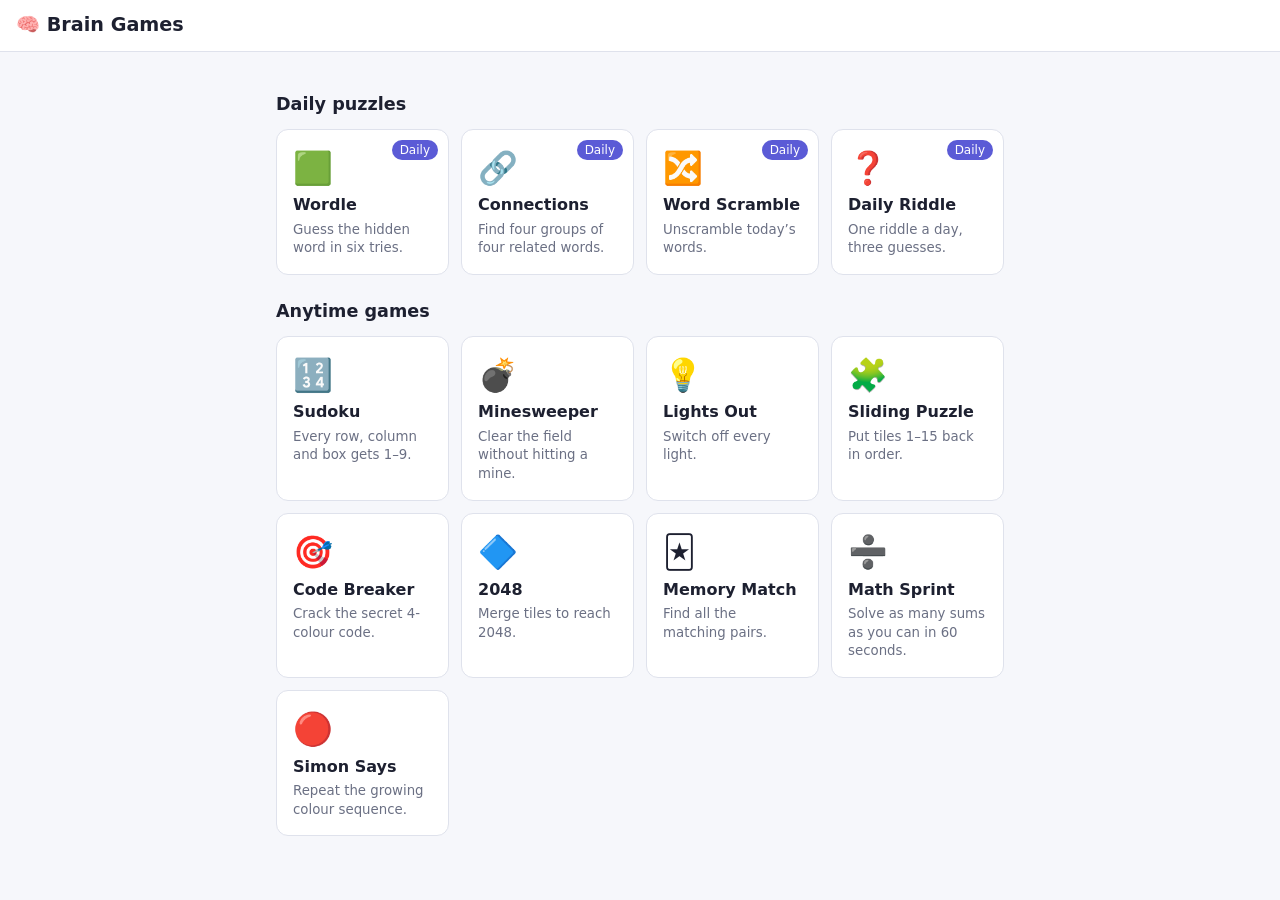
==== sources/www/index.html @ 3154aab1 "Brain Games: lightweight YunoHost gaming platform with 13 games and admin panel Daily Wordle, Connec" ====
<!doctype html>
<html lang="en">
<head>
<meta charset="utf-8">
<meta name="viewport" content="width=device-width,initial-scale=1">
<title>Brain Games</title>
<link rel="icon" href="data:image/svg+xml,<svg xmlns='http://www.w3.org/2000/svg' viewBox='0 0 100 100'><text y='.9em' font-size='90'>🧠</text></svg>">
<link rel="stylesheet" href="style.css">
</head>
<body>
<header><a href="#/" class="logo">🧠 Brain Games</a></header>
<main id="app"></main>
<script src="js/app.js"></script>
<script src="js/daily.js"></script>
<script src="js/games.js"></script>
<script>BG.start();</script>
</body>
</html>
---- sources/www/style.css ----
:root {
  --bg: #f6f7fb; --fg: #1d2030; --muted: #6b7084; --card: #fff; --line: #dfe2ec; --accent: #5b5bd6;
  --green: #4caf50; --yellow: #e0b324; --grey: #8b8f9c;
  --c0: #f2d45c; --c1: #8fce6a; --c2: #7fb2f0; --c3: #b88ad8;
}
@media (prefers-color-scheme: dark) {
  :root { --bg: #14161f; --fg: #e8e9f0; --muted: #9a9eb0; --card: #1f2230; --line: #34384a; --grey: #4a4e5c; }
}
* { box-sizing: border-box; }
body { margin: 0; font: 16px/1.4 system-ui, -apple-system, Segoe UI, Roboto, sans-serif; background: var(--bg); color: var(--fg); }
header { padding: 12px 16px; border-bottom: 1px solid var(--line); background: var(--card); }
.logo { font-weight: 700; font-size: 1.2rem; color: var(--fg); text-decoration: none; }
main { max-width: 760px; margin: 0 auto; padding: 16px; }
h1 { margin: 8px 0 4px; } h2 { margin: 24px 0 12px; font-size: 1.1rem; }
.sub, .how { color: var(--muted); margin: 4px 0 12px; }
.back { color: var(--accent); text-decoration: none; }
button, input, textarea { font: inherit; color: inherit; }
button { padding: 8px 14px; border: 1px solid var(--line); border-radius: 8px; background: var(--card); cursor: pointer; touch-action: manipulation; }
button:hover { border-color: var(--accent); }
button:disabled { opacity: .5; cursor: default; }
button.primary { background: var(--accent); border-color: var(--accent); color: #fff; }
input, textarea { padding: 8px 10px; border: 1px solid var(--line); border-radius: 8px; background: var(--card); width: 100%; }
.row-btns { display: flex; flex-wrap: wrap; gap: 8px; margin: 12px 0; align-items: center; }
.row-btns input { flex: 1; width: auto; min-width: 140px; }
.msg { margin: 14px 0; font-weight: 600; text-align: center; }
.hint { color: var(--muted); }
.err { color: #d33; }
.toast { position: fixed; top: 70px; left: 50%; transform: translateX(-50%); background: var(--fg); color: var(--bg); padding: 10px 16px; border-radius: 8px; z-index: 9; }

/* home */
.grid { display: grid; grid-template-columns: repeat(auto-fill, minmax(160px, 1fr)); gap: 12px; }
.card { position: relative; display: flex; flex-direction: column; gap: 4px; padding: 16px; border-radius: 12px; background: var(--card); border: 1px solid var(--line); color: var(--fg); text-decoration: none; }
.card:hover { border-color: var(--accent); }
.card .icon { font-size: 2rem; } .card small { color: var(--muted); }
.badge { position: absolute; top: 10px; right: 10px; font-size: .75rem; padding: 2px 8px; border-radius: 99px; background: var(--accent); color: #fff; }
.badge.done { background: var(--green); }
.game { display: flex; flex-direction: column; align-items: center; }
.game > * { max-width: 100%; }

/* wordle */
.wd-board { display: grid; gap: 6px; margin: 8px 0; }
.wd-board .row { display: grid; grid-template-columns: repeat(var(--n), 52px); gap: 6px; }
.tile { height: 52px; display: grid; place-items: center; font-size: 1.6rem; font-weight: 700; border: 2px solid var(--line); border-radius: 4px; }
.tile.filled { border-color: var(--muted); }
.correct { background: var(--green) !important; border-color: var(--green) !important; color: #fff; }
.present { background: var(--yellow) !important; border-color: var(--yellow) !important; color: #fff; }
.absent { background: var(--grey) !important; border-color: var(--grey) !important; color: #fff; }
.kb { width: 100%; max-width: 500px; }
.kb > div { display: flex; gap: 5px; justify-content: center; margin: 5px 0; }
.key { flex: 1; padding: 14px 0; font-weight: 600; min-width: 0; }
.key.wide { flex: 1.5; }
@media (max-width: 420px) { .wd-board .row { grid-template-columns: repeat(var(--n), 44px); } .tile { height: 44px; } }

/* connections */
.connections > div:first-of-type, .cn-grid { width: 100%; max-width: 560px; }
.cn-grid { display: grid; grid-template-columns: repeat(4, 1fr); gap: 8px; }
.cn-word { padding: 18px 4px; font-weight: 700; font-size: .85rem; word-break: break-word; background: var(--line); border: none; }
.cn-word.sel { background: var(--fg); color: var(--bg); }
.cn-group { display: flex; flex-direction: column; align-items: center; padding: 12px; margin-bottom: 8px; border-radius: 8px; color: #1d2030; }
.cn-group.c0 { background: var(--c0); } .cn-group.c1 { background: var(--c1); } .cn-group.c2 { background: var(--c2); } .cn-group.c3 { background: var(--c3); }

/* scramble & riddle */
.sc-list { width: 100%; }
.sc-item { display: flex; flex-wrap: wrap; gap: 8px; align-items: center; padding: 12px; margin-bottom: 8px; border-radius: 10px; background: var(--card); border: 1px solid var(--line); }
.sc-item input { flex: 1; width: auto; min-width: 120px; text-transform: uppercase; }
.sc-item .letters { width: 100%; font: 700 1.4rem ui-monospace, monospace; letter-spacing: .3em; }
.sc-item.solved { border-color: var(--green); } .sc-item.revealed { opacity: .7; }
.sc-item .hint { width: 100%; }
.riddle { font-size: 1.3rem; margin: 16px 0; padding: 16px 20px; background: var(--card); border-left: 4px solid var(--accent); border-radius: 8px; }

/* sudoku */
.sd-grid { display: grid; grid-template-columns: repeat(9, minmax(0, 40px)); border: 2px solid var(--fg); width: min(100%, 364px); }
.sd-grid .cell { aspect-ratio: 1; padding: 0; border-radius: 0; border: 1px solid var(--line); font-size: 1.2rem; color: var(--accent); }
.sd-grid .cell.given { color: var(--fg); font-weight: 700; }
.sd-grid .cell:nth-child(9n+3), .sd-grid .cell:nth-child(9n+6) { border-right: 2px solid var(--fg); }
.sd-grid .cell:nth-child(n+19):nth-child(-n+27), .sd-grid .cell:nth-child(n+46):nth-child(-n+54) { border-bottom: 2px solid var(--fg); }
.sd-grid .cell.same { background: color-mix(in srgb, var(--accent) 15%, var(--card)); }
.sd-grid .cell.sel { background: color-mix(in srgb, var(--accent) 35%, var(--card)); }
.sd-grid .cell.bad { color: #d33; }
.sd-pad { display: grid; grid-template-columns: repeat(5, 1fr); gap: 6px; margin-top: 12px; width: min(100%, 364px); }

/* minesweeper / lights out / slide / 2048 / memory */
.ms-grid, .lo-grid, .sl-grid, .g2-grid, .mm-grid { display: grid; gap: 4px; width: min(100%, 380px); }
.ms-grid { grid-template-columns: repeat(9, 1fr); gap: 2px; }
.ms-cell { aspect-ratio: 1; padding: 0; border-radius: 4px; background: var(--line); font-weight: 700; }
.ms-cell.open { background: var(--card); }
.ms-cell.mine { background: #e57373; }
.n1 { color: #1e88e5; } .n2 { color: #43a047; } .n3 { color: #e53935; } .n4 { color: #5e35b1; } .n5, .n6, .n7, .n8 { color: #8d6e63; }
.lo-grid { grid-template-columns: repeat(5, 1fr); }
.lo-cell { aspect-ratio: 1; background: var(--line); }
.lo-cell.on { background: #ffd54f; box-shadow: 0 0 14px #ffd54f; }
.sl-grid { grid-template-columns: repeat(4, 1fr); }
.sl-tile { aspect-ratio: 1; font-size: 1.5rem; font-weight: 700; background: var(--accent); color: #fff; border: none; }
.sl-tile.empty { background: transparent; }
.g2-grid { grid-template-columns: repeat(4, 1fr); padding: 6px; background: #bbada0; border-radius: 8px; touch-action: none; }
.g2-tile { aspect-ratio: 1; display: grid; place-items: center; font-weight: 700; font-size: 1.5rem; border-radius: 6px; background: #cdc1b4; color: #776e65; }
.v2 { background: #eee4da; } .v4 { background: #ede0c8; } .v8 { background: #f2b179; color: #fff; } .v16 { background: #f59563; color: #fff; }
.v32 { background: #f67c5f; color: #fff; } .v64 { background: #f65e3b; color: #fff; } .v128, .v256, .v512 { background: #edcf72; color: #fff; }
.v1024, .v2048, .v4096 { background: #edc22e; color: #fff; font-size: 1.2rem; }
.mm-grid { grid-template-columns: repeat(4, 1fr); }
.mm-card { aspect-ratio: 1; font-size: 2rem; background: var(--accent); border: none; }
.mm-card.up { background: var(--card); border: 1px solid var(--line); } .mm-card.ok { opacity: .6; }

/* code breaker */
.cb-row { display: flex; gap: 8px; align-items: center; margin: 6px 0; }
.cb-row.cur { padding: 4px; border: 1px dashed var(--muted); border-radius: 99px; }
.peg { display: inline-block; width: 28px; height: 28px; border-radius: 50%; background: var(--line); border: 1px solid var(--line); }
.peg.big { width: 40px; height: 40px; padding: 0; }
.fb { min-width: 60px; color: var(--muted); letter-spacing: 2px; }

/* math sprint / simon */
.mt-box { text-align: center; } .mt-box input { max-width: 200px; font-size: 1.5rem; text-align: center; }
.big { font-size: 2.5rem; font-weight: 700; margin: 12px 0; }
.si-board { display: grid; grid-template-columns: 1fr 1fr; gap: 10px; width: min(100%, 300px); }
.si-pad { aspect-ratio: 1; border: none; opacity: .55; }
.si-pad.lit { opacity: 1; box-shadow: 0 0 22px currentColor; }
.si-pad.green { background: #43a047; color: #43a047; } .si-pad.red { background: #e53935; color: #e53935; }
.si-pad.yellow { background: #fdd835; color: #fdd835; } .si-pad.blue { background: #1e88e5; color: #1e88e5; }

/* admin */
.panel { background: var(--card); border: 1px solid var(--line); border-radius: 12px; padding: 16px; margin: 12px 0; display: flex; flex-direction: column; gap: 10px; }
.panel h2 { margin: 0; display: flex; gap: 8px; align-items: center; flex-wrap: wrap; }
.panel h2 input { width: auto; }
label { display: flex; flex-direction: column; gap: 4px; font-size: .9rem; color: var(--muted); }
details.panel summary { cursor: pointer; font-weight: 600; }
.sched { width: 100%; border-collapse: collapse; }
.sched td { padding: 6px 8px; border-bottom: 1px solid var(--line); }
.sched tr.today { background: color-mix(in srgb, var(--green) 20%, transparent); }
.sched tr.future td:first-child a { font-weight: 700; }
.sched a { color: var(--accent); }
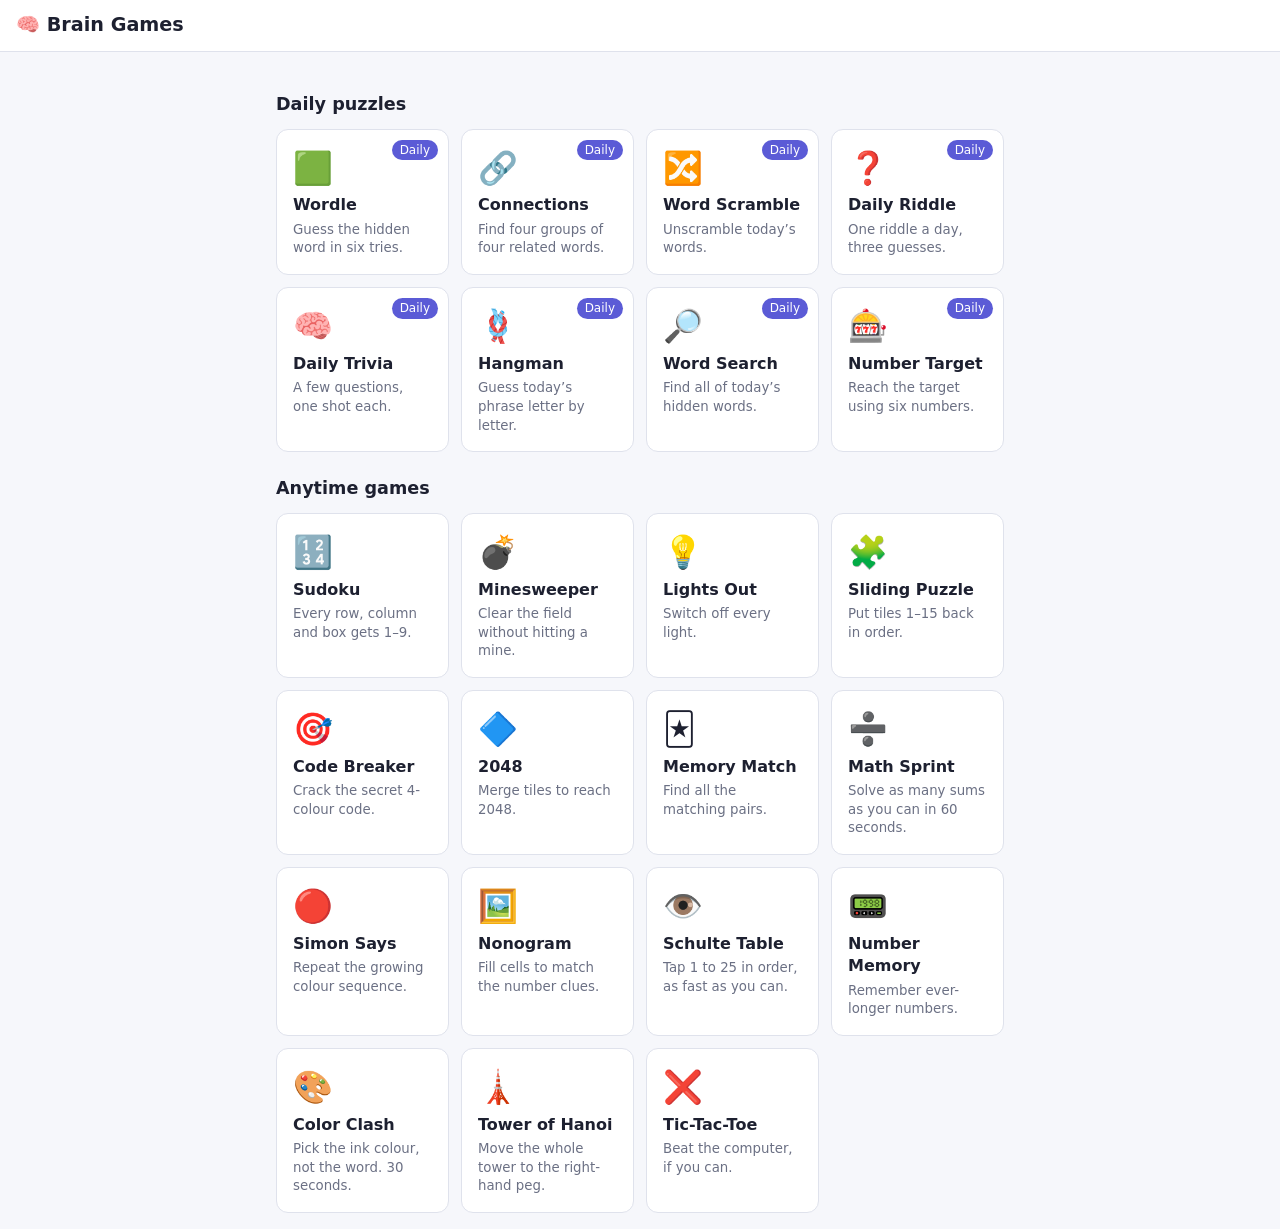
==== commit c5a5ae1c: "Add 10 more games: Trivia, Hangman, Word Search, Number Target, Nonogram, Schulte, Number Memory, Co" ====
--- a/sources/www/index.html
+++ b/sources/www/index.html
@@ -13,6 +13,7 @@
 <script src="js/app.js"></script>
 <script src="js/daily.js"></script>
 <script src="js/games.js"></script>
+<script src="js/more.js"></script>
 <script>BG.start();</script>
 </body>
 </html>
--- a/sources/www/style.css
+++ b/sources/www/style.css
@@ -128,3 +128,37 @@
 .sched tr.today { background: color-mix(in srgb, var(--green) 20%, transparent); }
 .sched tr.future td:first-child a { font-weight: 700; }
 .sched a { color: var(--accent); }
+
+/* batch 2 */
+.row-btns.center { justify-content: center; }
+.mono { font-family: ui-monospace, monospace; letter-spacing: .1em; word-break: break-all; }
+.tv { width: 100%; max-width: 560px; }
+.tv-opts { display: grid; gap: 8px; }
+.tv-opts button { padding: 14px; text-align: left; }
+.hm-phrase { display: flex; flex-wrap: wrap; gap: 6px 22px; justify-content: center; margin: 12px 0; }
+.hm-word { display: flex; gap: 4px; }
+.hm-ch { min-width: 22px; text-align: center; font: 700 1.6rem ui-monospace, monospace; }
+.ws-grid { display: grid; grid-template-columns: repeat(var(--n), minmax(0, 1fr)); gap: 2px; width: min(100%, 440px); }
+.ws-cell { aspect-ratio: 1; padding: 0; border-radius: 4px; border: none; background: var(--card); font-weight: 700; font-size: clamp(.7rem, 3vw, 1.1rem); }
+.ws-cell.hit { background: color-mix(in srgb, var(--green) 45%, var(--card)); }
+.ws-cell.sel { background: var(--accent); color: #fff; }
+.ws-words { display: flex; flex-wrap: wrap; gap: 6px 14px; justify-content: center; margin: 12px 0; font-weight: 600; }
+.ws-words .found { text-decoration: line-through; color: var(--muted); }
+.tg-num { min-width: 64px; padding: 14px; font-size: 1.2rem; font-weight: 700; }
+.ng-grid { display: grid; gap: 2px; width: min(100%, 440px); }
+.ng-clue { font-size: .8rem; color: var(--muted); display: flex; align-items: center; justify-content: flex-end; padding-right: 6px; white-space: nowrap; }
+.ng-clue.col { white-space: pre-line; text-align: center; justify-content: center; align-items: flex-end; padding: 0 0 4px; line-height: 1.1; }
+.ng-cell { aspect-ratio: 1; padding: 0; border-radius: 2px; color: var(--muted); }
+.ng-cell.s1 { background: var(--fg); border-color: var(--fg); }
+.st-grid { display: grid; grid-template-columns: repeat(5, 1fr); gap: 4px; width: min(100%, 380px); }
+.st-cell { aspect-ratio: 1; font-size: 1.5rem; font-weight: 700; }
+.st-cell.ok { background: color-mix(in srgb, var(--green) 35%, var(--card)); }
+.st-cell.bad { background: #e57373; }
+.bar { height: 6px; background: var(--accent); border-radius: 3px; animation: shrink linear forwards; }
+@keyframes shrink { from { width: 100%; } to { width: 0; } }
+.hn-board { display: grid; grid-template-columns: repeat(3, 1fr); gap: 8px; width: min(100%, 520px); }
+.hn-peg { height: 220px; display: flex; flex-direction: column-reverse; align-items: center; gap: 3px; padding: 8px 4px; background: linear-gradient(var(--line), var(--line)) center / 6px 100% no-repeat, var(--card); }
+.hn-peg.sel { border-color: var(--accent); box-shadow: 0 0 0 2px var(--accent); }
+.hn-disk { height: 18px; border-radius: 9px; }
+.tt-grid { display: grid; grid-template-columns: repeat(3, 1fr); gap: 6px; width: min(100%, 300px); }
+.tt-cell { aspect-ratio: 1; font-size: 2.5rem; font-weight: 700; }
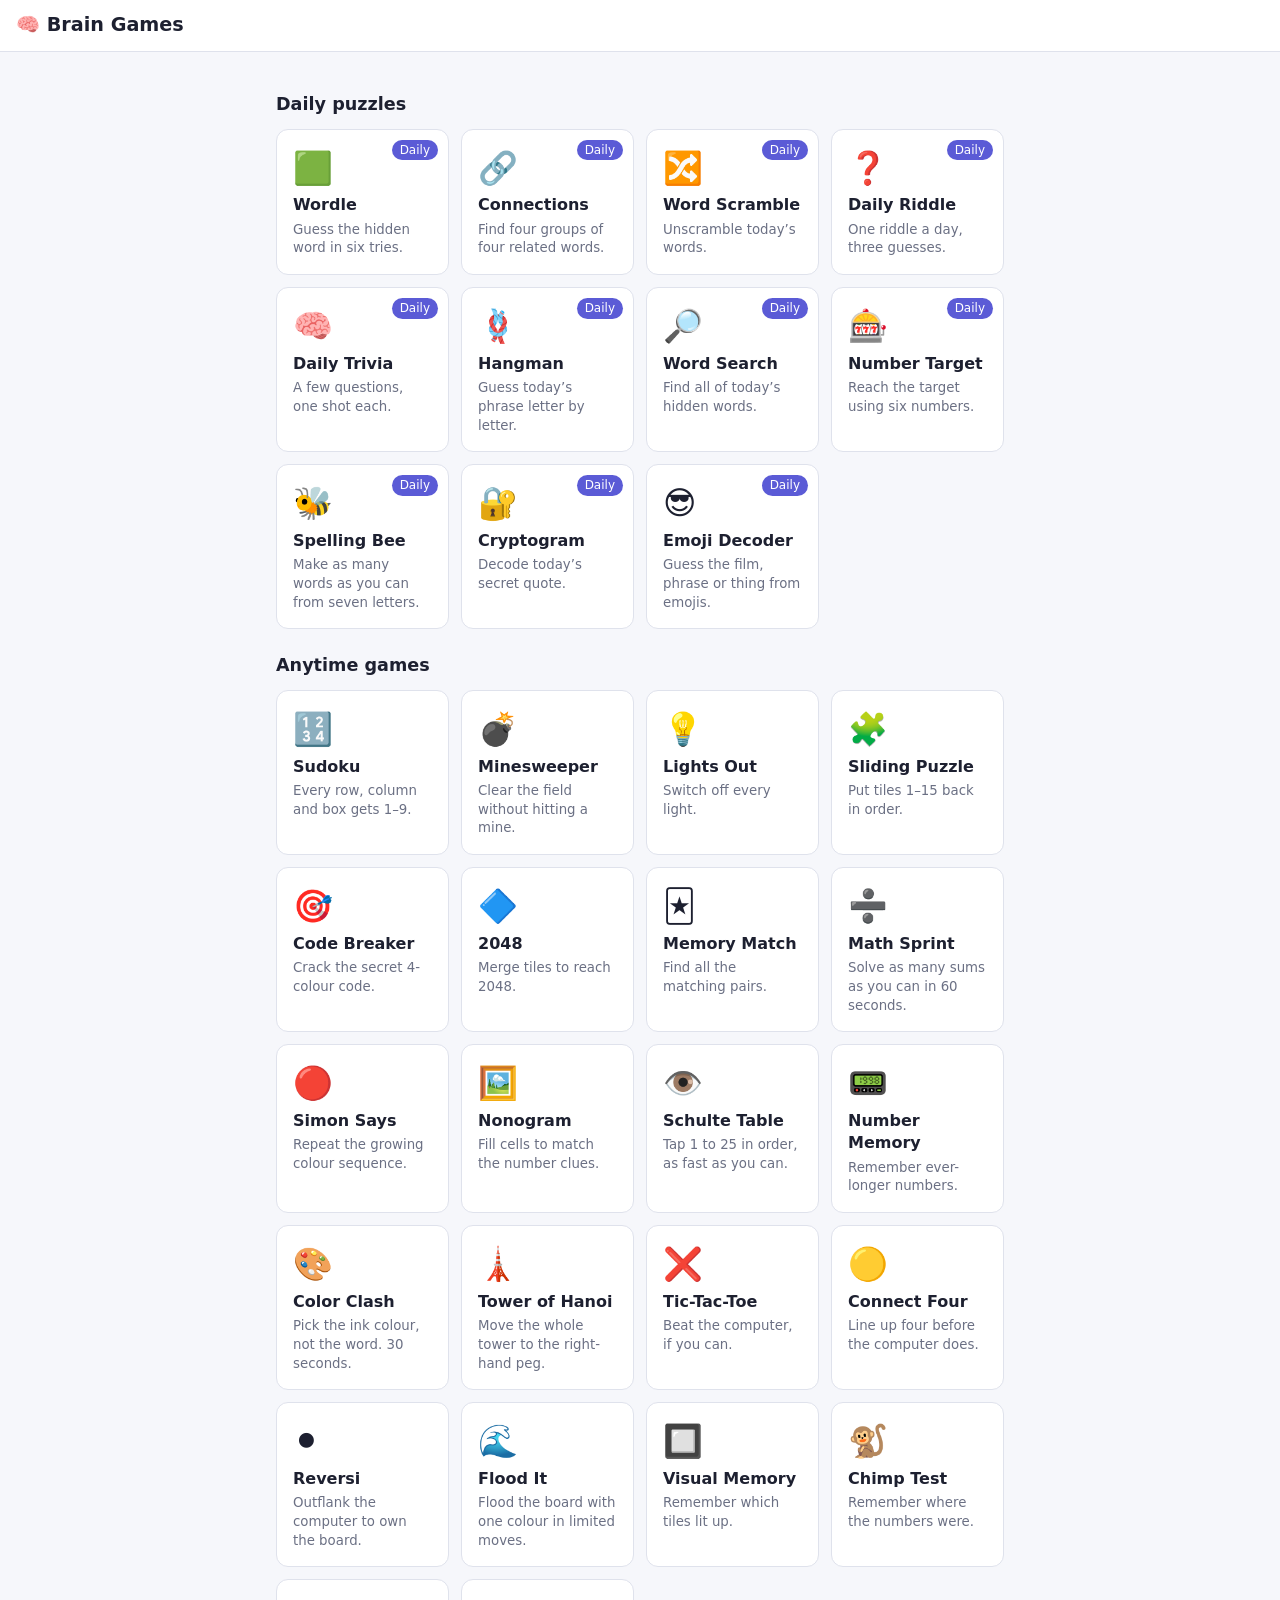
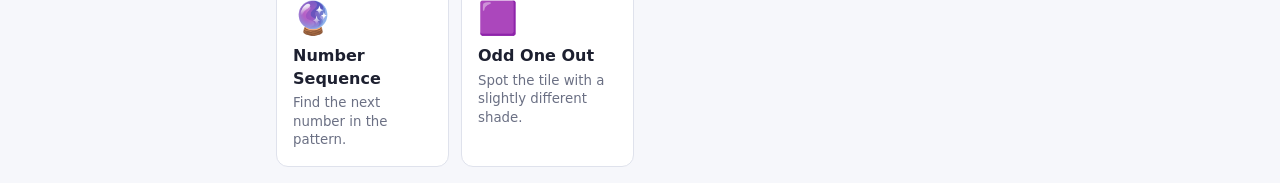
==== commit 773fd84c: "Add 10 more games: Spelling Bee, Cryptogram, Emoji Decoder, Connect Four, Reversi, Flood It, Visual " ====
--- a/sources/www/index.html
+++ b/sources/www/index.html
@@ -14,6 +14,7 @@
 <script src="js/daily.js"></script>
 <script src="js/games.js"></script>
 <script src="js/more.js"></script>
+<script src="js/extra.js"></script>
 <script>BG.start();</script>
 </body>
 </html>
--- a/sources/www/style.css
+++ b/sources/www/style.css
@@ -162,3 +162,41 @@
 .hn-disk { height: 18px; border-radius: 9px; }
 .tt-grid { display: grid; grid-template-columns: repeat(3, 1fr); gap: 6px; width: min(100%, 300px); }
 .tt-cell { aspect-ratio: 1; font-size: 2.5rem; font-weight: 700; }
+
+/* batch 3 */
+.sb-word { min-height: 2.4rem; font: 700 1.8rem ui-monospace, monospace; letter-spacing: .1em; }
+.sb-word .c { color: var(--yellow); }
+.caret { color: var(--accent); animation: blink 1s steps(2) infinite; }
+@keyframes blink { 50% { opacity: 0; } }
+.sb-hive { display: grid; grid-template-columns: repeat(6, 36px); grid-template-rows: repeat(3, 60px); gap: 0 4px; margin: 8px 0 20px; }
+.sb-cell { width: 70px; height: 76px; padding: 0; border: none; border-radius: 0; font-size: 1.4rem; font-weight: 700; background: var(--line);
+  clip-path: polygon(50% 0, 100% 25%, 100% 75%, 50% 100%, 0 75%, 0 25%); }
+.sb-cell.center { background: var(--yellow); color: #1d2030; grid-area: 2 / 3 / 3 / 5; }
+.sb-cell.o0 { grid-area: 1 / 2 / 2 / 4; } .sb-cell.o1 { grid-area: 1 / 4 / 2 / 6; } .sb-cell.o2 { grid-area: 2 / 1 / 3 / 3; }
+.sb-cell.o3 { grid-area: 2 / 5 / 3 / 7; } .sb-cell.o4 { grid-area: 3 / 2 / 4 / 4; } .sb-cell.o5 { grid-area: 3 / 4 / 4 / 6; }
+.sb-found { display: flex; flex-wrap: wrap; gap: 6px 14px; justify-content: center; max-width: 560px; }
+.sb-found .pg { color: var(--yellow); font-weight: 700; }
+.cg { display: flex; flex-wrap: wrap; gap: 12px 20px; justify-content: center; max-width: 680px; margin: 8px 0; }
+.cg-word { display: inline-flex; gap: 3px; }
+.cg-cell { display: flex; flex-direction: column; align-items: center; gap: 2px; font-size: .8rem; }
+.cg-cell input { width: 28px; padding: 4px 0; text-align: center; font-weight: 700; text-transform: uppercase; }
+.cg-punct { font-weight: 700; padding-top: 6px; }
+.sc-item .letters.emo { font: 2rem/1.2 system-ui, sans-serif; letter-spacing: .1em; }
+.c4-grid { display: grid; grid-template-columns: repeat(7, 1fr); gap: 6px; padding: 8px; background: #1e5bb8; border-radius: 10px; width: min(100%, 420px); }
+.c4-cell { aspect-ratio: 1; padding: 0; border: none; border-radius: 50%; background: var(--bg); }
+.c4-cell.p1 { background: #e53935; } .c4-cell.p2 { background: #fdd835; }
+.rv-grid { display: grid; grid-template-columns: repeat(8, 1fr); gap: 2px; padding: 4px; background: #1b5e20; border-radius: 8px; width: min(100%, 420px); }
+.rv-cell { aspect-ratio: 1; padding: 0; border: none; border-radius: 2px; background: #2e7d32; display: grid; place-items: center; }
+.disc { width: 82%; height: 82%; border-radius: 50%; } .disc.p1 { background: #111; } .disc.p2 { background: #f5f5f5; }
+.dot { width: 22%; height: 22%; border-radius: 50%; background: rgba(0, 0, 0, .35); }
+.fl-grid { display: grid; grid-template-columns: repeat(var(--n), 1fr); width: min(100%, 400px); }
+.fl-cell { aspect-ratio: 1; cursor: pointer; }
+.vm-grid { display: grid; gap: 6px; width: min(100%, 380px); }
+.vm-cell { aspect-ratio: 1; padding: 0; border: none; background: var(--line); }
+.vm-cell.on { background: var(--accent); } .vm-cell.miss { background: #e57373; }
+.ch-grid { display: grid; grid-template-columns: repeat(8, 1fr); gap: 4px; width: min(100%, 480px); }
+.ch-cell { aspect-ratio: 1; padding: 0; border: none; background: transparent; font-size: 1.3rem; font-weight: 700; }
+.ch-cell.on { background: var(--card); border: 2px solid var(--fg); }
+.seq { font: 700 1.6rem ui-monospace, monospace; margin: 12px 0; }
+.oo-grid { display: grid; gap: 4px; width: min(100%, 360px); margin: 0 auto; }
+.oo-cell { aspect-ratio: 1; padding: 0; border: none; border-radius: 6px; }
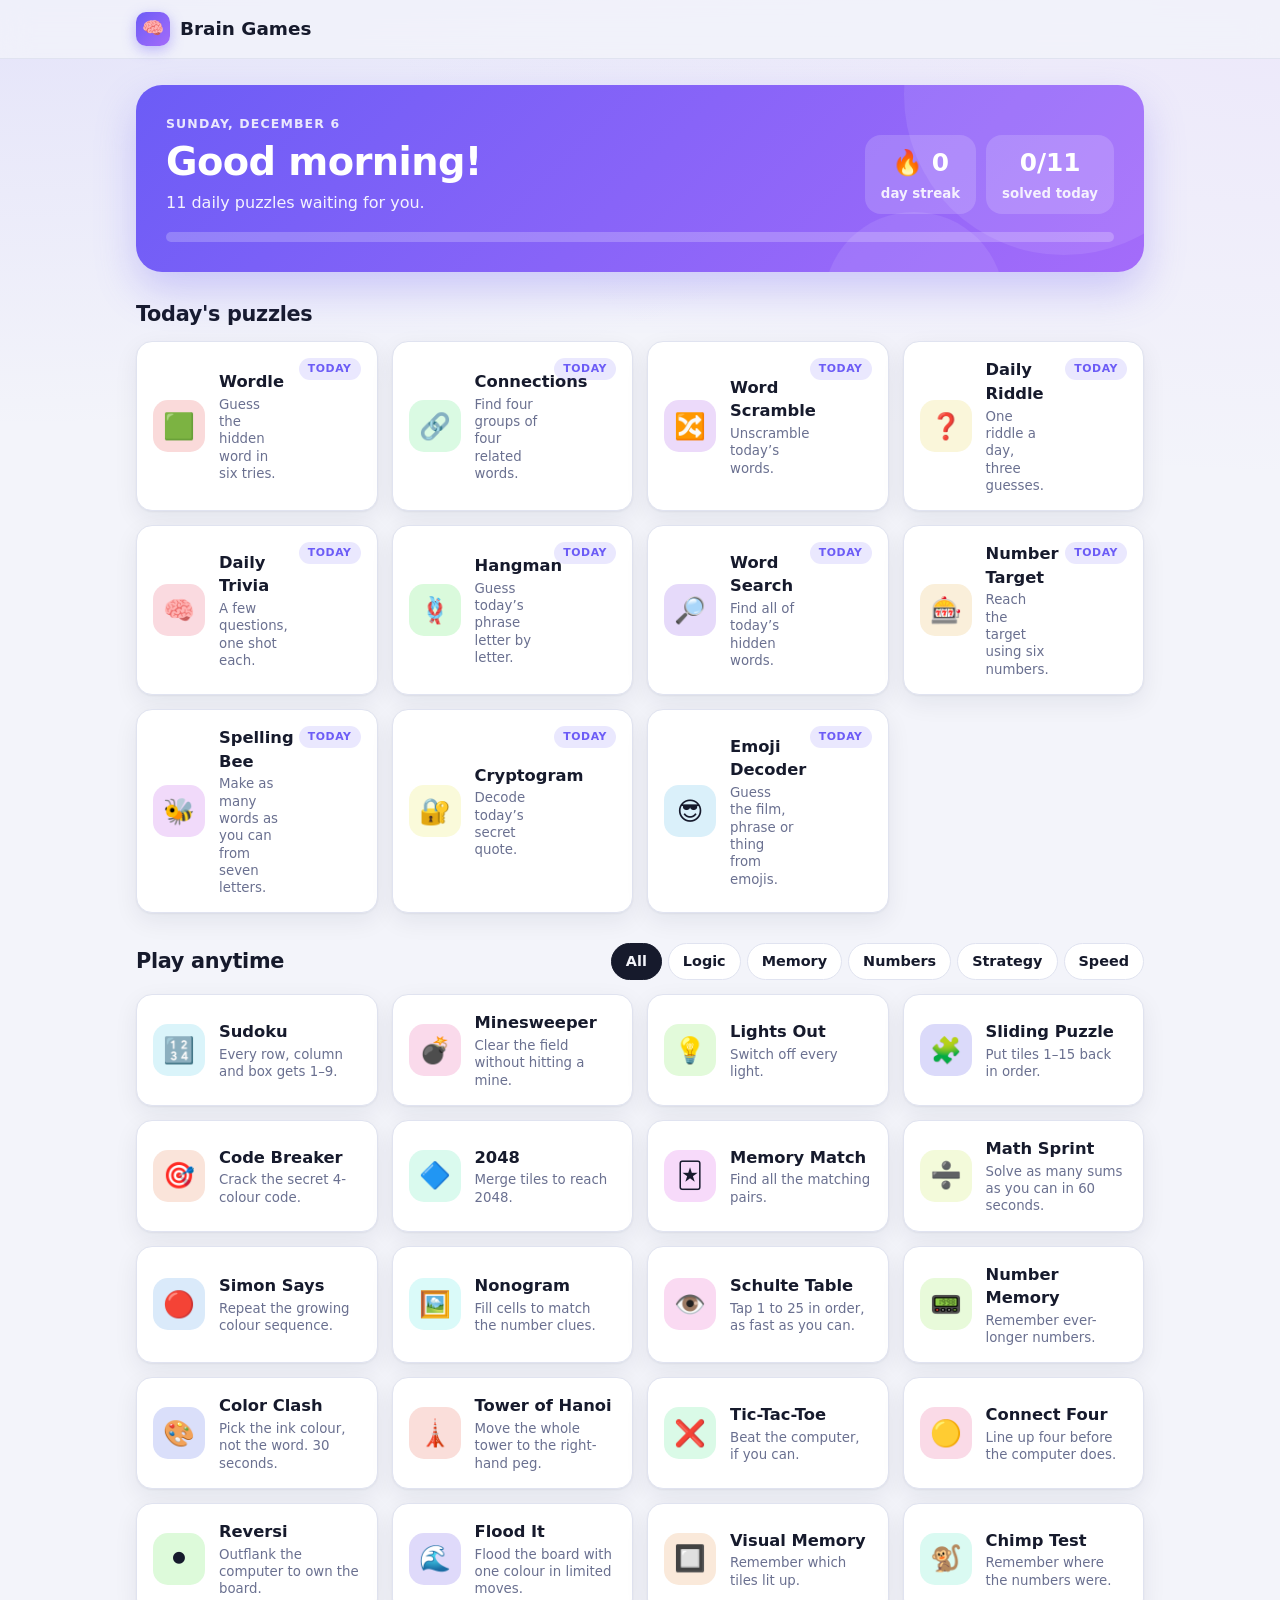
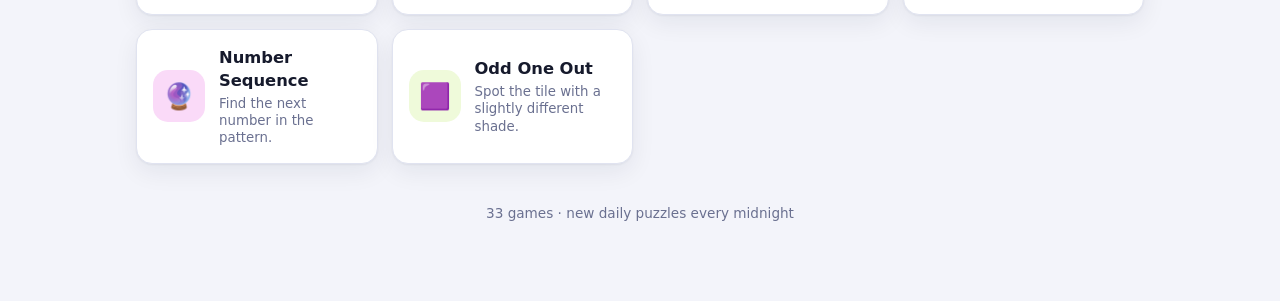
==== commit 48b16525: "Redesign site and polish games - New design system: tokens for light/dark, rounded type, cards, butt" ====
--- a/sources/www/index.html
+++ b/sources/www/index.html
@@ -2,13 +2,15 @@
 <html lang="en">
 <head>
 <meta charset="utf-8">
-<meta name="viewport" content="width=device-width,initial-scale=1">
+<meta name="viewport" content="width=device-width,initial-scale=1,viewport-fit=cover">
+<meta name="theme-color" content="#6c5cf6">
+<meta name="apple-mobile-web-app-capable" content="yes">
 <title>Brain Games</title>
 <link rel="icon" href="data:image/svg+xml,<svg xmlns='http://www.w3.org/2000/svg' viewBox='0 0 100 100'><text y='.9em' font-size='90'>🧠</text></svg>">
 <link rel="stylesheet" href="style.css">
 </head>
 <body>
-<header><a href="#/" class="logo">🧠 Brain Games</a></header>
+<header class="top"><a href="#/" class="logo"><span class="logo-mark">🧠</span>Brain Games</a><span id="streak" class="chip" hidden></span></header>
 <main id="app"></main>
 <script src="js/app.js"></script>
 <script src="js/daily.js"></script>
--- a/sources/www/style.css
+++ b/sources/www/style.css
@@ -1,202 +1,385 @@
+/* ---------- design tokens ---------- */
 :root {
-  --bg: #f6f7fb; --fg: #1d2030; --muted: #6b7084; --card: #fff; --line: #dfe2ec; --accent: #5b5bd6;
-  --green: #4caf50; --yellow: #e0b324; --grey: #8b8f9c;
-  --c0: #f2d45c; --c1: #8fce6a; --c2: #7fb2f0; --c3: #b88ad8;
+  color-scheme: light;
+  --bg: #f3f4fa; --surface: #fff; --surface-2: #f0f1f8; --fg: #161a2c; --muted: #6a7090; --line: #e0e3f0;
+  --accent: #6c5cf6; --accent-2: #a46cfa; --good: #3faa6a; --warn: #d9a632; --bad: #e0565b; --tile-off: #7c8197;
+  --c0: #f5d565; --c1: #a3d673; --c2: #8ab8f2; --c3: #c49ae6;
+  --radius: 16px; --shadow: 0 1px 2px rgb(20 24 60 / .05), 0 8px 24px rgb(20 24 60 / .07);
+  --font: ui-rounded, "SF Pro Rounded", "Nunito", system-ui, -apple-system, "Segoe UI", Roboto, sans-serif;
 }
 @media (prefers-color-scheme: dark) {
-  :root { --bg: #14161f; --fg: #e8e9f0; --muted: #9a9eb0; --card: #1f2230; --line: #34384a; --grey: #4a4e5c; }
-}
+  :root {
+    color-scheme: dark;
+    --bg: #0d0f1c; --surface: #171a30; --surface-2: #20243f; --fg: #eceefc; --muted: #969cbd; --line: #2b3052;
+    --accent: #8576ff; --accent-2: #b48cff; --tile-off: #3b4062;
+    --shadow: 0 1px 2px rgb(0 0 0 / .3), 0 10px 30px rgb(0 0 0 / .25);
+  }
+}
+
+/* ---------- base ---------- */
 * { box-sizing: border-box; }
-body { margin: 0; font: 16px/1.4 system-ui, -apple-system, Segoe UI, Roboto, sans-serif; background: var(--bg); color: var(--fg); }
-header { padding: 12px 16px; border-bottom: 1px solid var(--line); background: var(--card); }
-.logo { font-weight: 700; font-size: 1.2rem; color: var(--fg); text-decoration: none; }
-main { max-width: 760px; margin: 0 auto; padding: 16px; }
-h1 { margin: 8px 0 4px; } h2 { margin: 24px 0 12px; font-size: 1.1rem; }
-.sub, .how { color: var(--muted); margin: 4px 0 12px; }
-.back { color: var(--accent); text-decoration: none; }
-button, input, textarea { font: inherit; color: inherit; }
-button { padding: 8px 14px; border: 1px solid var(--line); border-radius: 8px; background: var(--card); cursor: pointer; touch-action: manipulation; }
-button:hover { border-color: var(--accent); }
-button:disabled { opacity: .5; cursor: default; }
-button.primary { background: var(--accent); border-color: var(--accent); color: #fff; }
-input, textarea { padding: 8px 10px; border: 1px solid var(--line); border-radius: 8px; background: var(--card); width: 100%; }
-.row-btns { display: flex; flex-wrap: wrap; gap: 8px; margin: 12px 0; align-items: center; }
-.row-btns input { flex: 1; width: auto; min-width: 140px; }
-.msg { margin: 14px 0; font-weight: 600; text-align: center; }
-.hint { color: var(--muted); }
-.err { color: #d33; }
-.toast { position: fixed; top: 70px; left: 50%; transform: translateX(-50%); background: var(--fg); color: var(--bg); padding: 10px 16px; border-radius: 8px; z-index: 9; }
-
-/* home */
-.grid { display: grid; grid-template-columns: repeat(auto-fill, minmax(160px, 1fr)); gap: 12px; }
-.card { position: relative; display: flex; flex-direction: column; gap: 4px; padding: 16px; border-radius: 12px; background: var(--card); border: 1px solid var(--line); color: var(--fg); text-decoration: none; }
-.card:hover { border-color: var(--accent); }
-.card .icon { font-size: 2rem; } .card small { color: var(--muted); }
-.badge { position: absolute; top: 10px; right: 10px; font-size: .75rem; padding: 2px 8px; border-radius: 99px; background: var(--accent); color: #fff; }
-.badge.done { background: var(--green); }
-.game { display: flex; flex-direction: column; align-items: center; }
+html { -webkit-text-size-adjust: 100%; }
+body {
+  margin: 0; min-height: 100vh; font: 16px/1.45 var(--font); color: var(--fg); background-color: var(--bg);
+  background-image: radial-gradient(1100px 520px at 0% -10%, color-mix(in srgb, var(--accent) 13%, transparent), transparent),
+    radial-gradient(900px 480px at 100% 0%, color-mix(in srgb, var(--accent-2) 9%, transparent), transparent);
+  background-attachment: fixed;
+}
+main { max-width: 1040px; margin: 0 auto; padding: 20px 16px 64px; }
+h1, h2, h3 { letter-spacing: -.015em; line-height: 1.2; }
+a { color: var(--accent); }
+.muted, .sub, .hint { color: var(--muted); }
+.sub { margin: 0; font-size: .9rem; }
+.err { color: var(--bad); font-weight: 600; }
+
+button {
+  font: inherit; color: inherit; cursor: pointer; padding: 10px 16px; border-radius: 12px; border: 1px solid var(--line);
+  background: var(--surface-2); font-weight: 650; touch-action: manipulation; -webkit-tap-highlight-color: transparent;
+  transition: transform .08s, background-color .15s, border-color .15s, box-shadow .15s, opacity .15s;
+}
+button:hover:not(:disabled) { border-color: color-mix(in srgb, var(--accent) 55%, var(--line)); }
+button:active:not(:disabled) { transform: scale(.96); }
+button:disabled { opacity: .4; cursor: default; }
+button.primary, .btn.primary {
+  background: linear-gradient(135deg, var(--accent), var(--accent-2)); border-color: transparent; color: #fff;
+  box-shadow: 0 6px 16px color-mix(in srgb, var(--accent) 32%, transparent);
+}
+.btn { display: inline-flex; align-items: center; justify-content: center; padding: 10px 18px; border-radius: 12px; border: 1px solid var(--line);
+  background: var(--surface-2); color: var(--fg); text-decoration: none; font-weight: 650; }
+:focus-visible { outline: 3px solid color-mix(in srgb, var(--accent) 55%, transparent); outline-offset: 2px; }
+input, textarea {
+  font: inherit; color: inherit; width: 100%; padding: 11px 14px; border-radius: 12px; border: 1.5px solid var(--line);
+  background: var(--surface-2); transition: border-color .15s, box-shadow .15s;
+}
+input:focus, textarea:focus { outline: none; border-color: var(--accent); box-shadow: 0 0 0 4px color-mix(in srgb, var(--accent) 18%, transparent); }
+input:disabled { opacity: .8; }
+.row-btns { display: flex; flex-wrap: wrap; gap: 8px; align-items: center; justify-content: center; }
+.row-btns input { flex: 1; width: auto; min-width: 150px; }
+.msg { min-height: 1.4em; font-weight: 750; font-size: 1.05rem; text-align: center; display: flex; gap: 10px; align-items: center; justify-content: center; flex-wrap: wrap; }
+.msg:empty { display: none; }
+.chip { padding: 6px 12px; border-radius: 99px; background: var(--surface); border: 1px solid var(--line); font-weight: 750; font-size: .9rem; }
+
+/* ---------- header ---------- */
+.top {
+  position: sticky; top: 0; z-index: 10; display: flex; align-items: center; justify-content: space-between; gap: 12px;
+  padding: 12px max(16px, calc((100vw - 1040px) / 2 + 16px)); border-bottom: 1px solid var(--line);
+  background: color-mix(in srgb, var(--bg) 78%, transparent); backdrop-filter: blur(14px); -webkit-backdrop-filter: blur(14px);
+}
+.logo { display: flex; align-items: center; gap: 10px; font-weight: 800; font-size: 1.15rem; color: var(--fg); text-decoration: none; }
+.logo-mark { width: 34px; height: 34px; border-radius: 10px; display: grid; place-items: center; font-size: 1.1rem;
+  background: linear-gradient(135deg, var(--accent), var(--accent-2)); box-shadow: 0 4px 14px color-mix(in srgb, var(--accent) 40%, transparent); }
+
+/* ---------- home ---------- */
+.hero {
+  position: relative; overflow: hidden; display: grid; grid-template-columns: 1fr auto; gap: 18px 24px; align-items: end;
+  margin: 6px 0 8px; padding: 30px; border-radius: 26px; color: #fff;
+  background: linear-gradient(135deg, var(--accent), var(--accent-2)); box-shadow: 0 18px 40px color-mix(in srgb, var(--accent) 28%, transparent);
+}
+.hero::before, .hero::after { content: ""; position: absolute; border-radius: 50%; background: rgb(255 255 255 / .09); pointer-events: none; }
+.hero::before { width: 320px; height: 320px; right: -80px; top: -150px; }
+.hero::after { width: 180px; height: 180px; right: 140px; bottom: -120px; }
+.hero > * { position: relative; }
+.eyebrow { margin: 0; font-size: .78rem; font-weight: 750; letter-spacing: .09em; text-transform: uppercase; opacity: .85; }
+.hero h1 { margin: 6px 0; font-size: clamp(1.7rem, 4.5vw, 2.4rem); }
+.hero .lead { margin: 0; opacity: .92; }
+.hero-stats { display: flex; gap: 10px; }
+.stat { min-width: 96px; padding: 10px 16px; border-radius: 16px; text-align: center; background: rgb(255 255 255 / .16); }
+.stat b { display: block; font-size: 1.55rem; } .stat small { opacity: .88; font-weight: 600; }
+.progress { grid-column: 1 / -1; height: 10px; border-radius: 99px; background: rgb(255 255 255 / .22); overflow: hidden; }
+.progress i { display: block; height: 100%; border-radius: inherit; background: #fff; transition: width .6s; }
+@media (max-width: 620px) { .hero { grid-template-columns: 1fr; padding: 22px; } }
+.section-head { display: flex; align-items: center; justify-content: space-between; gap: 12px; flex-wrap: wrap; margin: 30px 0 14px; }
+.section-head h2 { margin: 0; font-size: 1.3rem; }
+.chips { display: flex; gap: 6px; flex-wrap: wrap; }
+.chip-btn { padding: 7px 14px; border-radius: 99px; font-size: .9rem; background: var(--surface); }
+.chip-btn.on { background: var(--fg); color: var(--bg); border-color: var(--fg); }
+.grid { display: grid; grid-template-columns: repeat(auto-fill, minmax(240px, 1fr)); gap: 14px; }
+.card {
+  display: flex; align-items: center; gap: 14px; padding: 16px; border-radius: var(--radius); color: var(--fg); text-decoration: none;
+  background: var(--surface); border: 1px solid var(--line); box-shadow: var(--shadow); transition: transform .15s, border-color .15s;
+}
+.card:hover { transform: translateY(-2px); border-color: hsl(var(--hue) 70% 60% / .6); }
+.card-icon { flex: none; width: 52px; height: 52px; border-radius: 15px; display: grid; place-items: center; font-size: 1.6rem;
+  background: color-mix(in srgb, hsl(var(--hue) 75% 58%) 20%, var(--surface)); }
+.card-body { display: flex; flex-direction: column; gap: 2px; min-width: 0; flex: 1; }
+.card-body b { font-size: 1.02rem; } .card-body small { color: var(--muted); line-height: 1.3; }
+.pill { flex: none; align-self: flex-start; padding: 3px 9px; border-radius: 99px; font-size: .68rem; font-weight: 800; letter-spacing: .05em; text-transform: uppercase;
+  background: color-mix(in srgb, var(--accent) 14%, transparent); color: var(--accent); }
+.pill.done { background: color-mix(in srgb, var(--good) 16%, transparent); color: var(--good); }
+.footer { margin-top: 40px; text-align: center; color: var(--muted); font-size: .85rem; }
+
+/* ---------- game page ---------- */
+.game-top { max-width: 680px; margin: 6px auto 18px; display: flex; align-items: center; gap: 14px; }
+.game-title { flex: 1; min-width: 0; }
+.game-title h1 { margin: 0; font-size: 1.55rem; }
+.game-title p { margin: 2px 0 0; color: var(--muted); font-size: .92rem; }
+.icon-btn { flex: none; width: 42px; height: 42px; padding: 0; border-radius: 12px; display: grid; place-items: center; font-size: 1.1rem; font-weight: 800;
+  color: var(--fg); text-decoration: none; background: var(--surface); border: 1px solid var(--line); }
+.stage { max-width: 680px; margin: 0 auto; padding: 24px; border-radius: 24px; background: var(--surface); border: 1px solid var(--line); box-shadow: var(--shadow); }
+@media (max-width: 520px) { .stage { padding: 16px 12px; border-radius: 18px; } .game-top .card-icon { display: none; } }
+.game { display: flex; flex-direction: column; align-items: center; gap: 14px; }
 .game > * { max-width: 100%; }
-
-/* wordle */
-.wd-board { display: grid; gap: 6px; margin: 8px 0; }
-.wd-board .row { display: grid; grid-template-columns: repeat(var(--n), 52px); gap: 6px; }
-.tile { height: 52px; display: grid; place-items: center; font-size: 1.6rem; font-weight: 700; border: 2px solid var(--line); border-radius: 4px; }
+.game p { margin: 2px 0; }
+.game > .sub:first-child { padding: 4px 12px; border-radius: 99px; background: var(--surface-2); font-weight: 650; }
+
+/* ---------- toast / modal / confetti ---------- */
+.toasts { position: fixed; top: 74px; left: 50%; transform: translateX(-50%); z-index: 60; display: flex; flex-direction: column; gap: 8px; align-items: center; pointer-events: none; }
+.toast { padding: 10px 18px; border-radius: 12px; background: var(--fg); color: var(--bg); font-weight: 750; box-shadow: var(--shadow); animation: drop .2s ease-out; }
+.toast.out { animation: fade .25s reverse forwards; }
+.modal-wrap { position: fixed; inset: 0; z-index: 50; display: grid; place-items: center; padding: 16px; background: rgb(8 10 25 / .5);
+  backdrop-filter: blur(4px); -webkit-backdrop-filter: blur(4px); animation: fade .2s; }
+.modal-wrap.out { animation: fade .18s reverse forwards; }
+.modal { position: relative; width: min(100%, 420px); max-height: 90vh; overflow: auto; padding: 30px 24px 22px; border-radius: 24px; text-align: center;
+  background: var(--surface); border: 1px solid var(--line); box-shadow: 0 30px 80px rgb(0 0 0 / .35); animation: rise .3s cubic-bezier(.2, .9, .3, 1.15); }
+.modal h2 { margin: 6px 0 8px; font-size: 1.5rem; }
+.modal p { color: var(--muted); margin: 8px 0; }
+.modal .how { text-align: left; color: var(--fg); font-size: 1.02rem; line-height: 1.55; }
+.modal-x { position: absolute; top: 12px; right: 12px; width: 36px; height: 36px; }
+.modal .row-btns { margin-top: 16px; }
+.result-emoji { font-size: 3.4rem; line-height: 1; animation: pop .5s; }
+.stat-row { display: flex; gap: 10px; justify-content: center; margin: 16px 0; }
+.stat-box { min-width: 92px; padding: 10px 14px; border-radius: 14px; background: var(--surface-2); }
+.stat-box b { display: block; font-size: 1.45rem; } .stat-box small { color: var(--muted); font-weight: 600; }
+.countdown { font-variant-numeric: tabular-nums; color: var(--fg); }
+.confetti { position: fixed; inset: 0; z-index: 70; pointer-events: none; overflow: hidden; }
+.confetti i { position: absolute; top: -16px; width: 8px; height: 14px; border-radius: 2px; animation: fall linear forwards; }
+
+@keyframes fade { from { opacity: 0; } }
+@keyframes drop { from { opacity: 0; transform: translateY(-8px); } }
+@keyframes rise { from { opacity: 0; transform: translateY(24px) scale(.96); } }
+@keyframes pop { 0% { transform: scale(.85); } 50% { transform: scale(1.1); } 100% { transform: scale(1); } }
+@keyframes shake { 10%, 90% { transform: translateX(-2px); } 20%, 80% { transform: translateX(4px); } 30%, 50%, 70% { transform: translateX(-7px); } 40%, 60% { transform: translateX(7px); } }
+@keyframes fall { to { transform: translateY(110vh) rotate(720deg); } }
+@keyframes bounce { 0%, 100% { transform: translateY(0); } 40% { transform: translateY(-14px); } 70% { transform: translateY(3px); } }
+@media (prefers-reduced-motion: reduce) { *, *::before, *::after { animation-duration: .01ms !important; transition-duration: .01ms !important; } }
+
+/* ---------- wordle ---------- */
+.wd-board { --ts: min(60px, calc((100vw - 72px - (var(--n) - 1) * 6px) / var(--n))); display: grid; gap: 6px; }
+.wd-board .row { display: grid; grid-template-columns: repeat(var(--n), var(--ts)); gap: 6px; }
+.wd-board .row.shake { animation: shake .45s; }
+.tile { height: var(--ts); display: grid; place-items: center; border: 2px solid var(--line); border-radius: 8px; background: var(--surface);
+  font-size: calc(var(--ts) * .5); font-weight: 800; user-select: none; }
 .tile.filled { border-color: var(--muted); }
-.correct { background: var(--green) !important; border-color: var(--green) !important; color: #fff; }
-.present { background: var(--yellow) !important; border-color: var(--yellow) !important; color: #fff; }
-.absent { background: var(--grey) !important; border-color: var(--grey) !important; color: #fff; }
-.kb { width: 100%; max-width: 500px; }
-.kb > div { display: flex; gap: 5px; justify-content: center; margin: 5px 0; }
-.key { flex: 1; padding: 14px 0; font-weight: 600; min-width: 0; }
-.key.wide { flex: 1.5; }
-@media (max-width: 420px) { .wd-board .row { grid-template-columns: repeat(var(--n), 44px); } .tile { height: 44px; } }
-
-/* connections */
-.connections > div:first-of-type, .cn-grid { width: 100%; max-width: 560px; }
-.cn-grid { display: grid; grid-template-columns: repeat(4, 1fr); gap: 8px; }
-.cn-word { padding: 18px 4px; font-weight: 700; font-size: .85rem; word-break: break-word; background: var(--line); border: none; }
+.tile.pop { animation: pop .12s; }
+.tile.flip { animation: flip .5s ease both; }
+.tile.bounce { animation: bounce .55s both; }
+@keyframes flip { 0%, 49% { background: var(--surface); border-color: var(--muted); color: var(--fg); } 0% { transform: rotateX(0); } 50% { transform: rotateX(90deg); } 100% { transform: rotateX(0); } }
+.correct { background: var(--good); border-color: var(--good); color: #fff; }
+.present { background: var(--warn); border-color: var(--warn); color: #fff; }
+.absent { background: var(--tile-off); border-color: var(--tile-off); color: #fff; }
+.kb { width: 100%; max-width: 520px; display: flex; flex-direction: column; gap: 7px; margin-top: 4px; }
+.kb > div { display: flex; gap: 6px; justify-content: center; }
+.key { flex: 1; min-width: 0; height: 56px; padding: 0; border: none; border-radius: 9px; font-size: 1rem; font-weight: 750;
+  background: color-mix(in srgb, var(--muted) 20%, var(--surface)); }
+.key.wide { flex: 1.6; font-size: .78rem; }
+
+/* ---------- connections ---------- */
+.cn-solved, .cn-grid { width: 100%; max-width: 600px; display: grid; gap: 8px; }
+.cn-solved:empty { display: none; }
+.cn-grid { grid-template-columns: repeat(4, minmax(0, 1fr)); }
+.cn-word { height: 74px; padding: 4px; border: none; border-radius: 12px; line-height: 1.1; word-break: break-word;
+  font-size: clamp(.66rem, 2.6vw, .95rem); font-weight: 800; background: color-mix(in srgb, var(--muted) 17%, var(--surface)); }
 .cn-word.sel { background: var(--fg); color: var(--bg); }
-.cn-group { display: flex; flex-direction: column; align-items: center; padding: 12px; margin-bottom: 8px; border-radius: 8px; color: #1d2030; }
-.cn-group.c0 { background: var(--c0); } .cn-group.c1 { background: var(--c1); } .cn-group.c2 { background: var(--c2); } .cn-group.c3 { background: var(--c3); }
-
-/* scramble & riddle */
-.sc-list { width: 100%; }
-.sc-item { display: flex; flex-wrap: wrap; gap: 8px; align-items: center; padding: 12px; margin-bottom: 8px; border-radius: 10px; background: var(--card); border: 1px solid var(--line); }
-.sc-item input { flex: 1; width: auto; min-width: 120px; text-transform: uppercase; }
-.sc-item .letters { width: 100%; font: 700 1.4rem ui-monospace, monospace; letter-spacing: .3em; }
-.sc-item.solved { border-color: var(--green); } .sc-item.revealed { opacity: .7; }
+.cn-word.shake { animation: shake .45s; }
+.cn-group { min-height: 74px; padding: 8px; border-radius: 12px; display: flex; flex-direction: column; align-items: center; justify-content: center; gap: 2px;
+  text-align: center; color: #1d2030; }
+.cn-group b { text-transform: uppercase; letter-spacing: .03em; } .cn-group span { font-size: .9rem; }
+.cn-group.reveal { animation: pop .4s; }
+.c0 { background: var(--c0); } .c1 { background: var(--c1); } .c2 { background: var(--c2); } .c3 { background: var(--c3); }
+.mistakes { display: flex; align-items: center; gap: 10px; color: var(--muted); font-weight: 650; }
+.dots { display: flex; gap: 6px; }
+.dots i { width: 12px; height: 12px; border-radius: 50%; background: var(--line); transition: background .2s; }
+.dots i.on { background: var(--muted); }
+
+/* ---------- word lists: scramble, emoji ---------- */
+.sc-list { width: 100%; display: grid; gap: 10px; }
+.sc-item { display: flex; flex-wrap: wrap; gap: 8px; align-items: center; padding: 14px; border-radius: 16px; background: var(--surface-2); border: 1.5px solid transparent; }
+.sc-item input { flex: 1; width: auto; min-width: 120px; background: var(--surface); }
+.sc-item.solved { border-color: var(--good); background: color-mix(in srgb, var(--good) 10%, var(--surface)); }
+.sc-item.revealed { opacity: .75; }
 .sc-item .hint { width: 100%; }
-.riddle { font-size: 1.3rem; margin: 16px 0; padding: 16px 20px; background: var(--card); border-left: 4px solid var(--accent); border-radius: 8px; }
-
-/* sudoku */
-.sd-grid { display: grid; grid-template-columns: repeat(9, minmax(0, 40px)); border: 2px solid var(--fg); width: min(100%, 364px); }
-.sd-grid .cell { aspect-ratio: 1; padding: 0; border-radius: 0; border: 1px solid var(--line); font-size: 1.2rem; color: var(--accent); }
-.sd-grid .cell.given { color: var(--fg); font-weight: 700; }
-.sd-grid .cell:nth-child(9n+3), .sd-grid .cell:nth-child(9n+6) { border-right: 2px solid var(--fg); }
-.sd-grid .cell:nth-child(n+19):nth-child(-n+27), .sd-grid .cell:nth-child(n+46):nth-child(-n+54) { border-bottom: 2px solid var(--fg); }
-.sd-grid .cell.same { background: color-mix(in srgb, var(--accent) 15%, var(--card)); }
-.sd-grid .cell.sel { background: color-mix(in srgb, var(--accent) 35%, var(--card)); }
-.sd-grid .cell.bad { color: #d33; }
-.sd-pad { display: grid; grid-template-columns: repeat(5, 1fr); gap: 6px; margin-top: 12px; width: min(100%, 364px); }
-
-/* minesweeper / lights out / slide / 2048 / memory */
-.ms-grid, .lo-grid, .sl-grid, .g2-grid, .mm-grid { display: grid; gap: 4px; width: min(100%, 380px); }
-.ms-grid { grid-template-columns: repeat(9, 1fr); gap: 2px; }
-.ms-cell { aspect-ratio: 1; padding: 0; border-radius: 4px; background: var(--line); font-weight: 700; }
-.ms-cell.open { background: var(--card); }
-.ms-cell.mine { background: #e57373; }
-.n1 { color: #1e88e5; } .n2 { color: #43a047; } .n3 { color: #e53935; } .n4 { color: #5e35b1; } .n5, .n6, .n7, .n8 { color: #8d6e63; }
+.letters { width: 100%; display: flex; flex-wrap: wrap; gap: 5px; }
+.letters span { width: 36px; height: 40px; display: grid; place-items: center; border-radius: 9px; font-weight: 800; font-size: 1.15rem;
+  background: var(--surface); border: 1px solid var(--line); box-shadow: 0 2px 0 var(--line); }
+.letters.emo { font-size: 2.2rem; line-height: 1.2; letter-spacing: .12em; }
+.riddle { width: 100%; margin: 0; padding: 22px 24px; border-radius: 18px; font-size: 1.3rem; font-weight: 650; line-height: 1.45; text-align: center;
+  background: color-mix(in srgb, var(--accent) 9%, var(--surface)); border: 1px solid color-mix(in srgb, var(--accent) 25%, var(--line)); }
+.tries { display: flex; flex-wrap: wrap; gap: 6px; justify-content: center; }
+.tries span { padding: 4px 10px; border-radius: 99px; background: color-mix(in srgb, var(--bad) 14%, transparent); color: var(--bad); font-weight: 650; text-decoration: line-through; }
+
+/* ---------- trivia ---------- */
+.tv { width: 100%; display: flex; flex-direction: column; gap: 12px; align-items: center; }
+.tv-progress { width: 100%; height: 6px; border-radius: 99px; background: var(--line); overflow: hidden; }
+.tv-progress i { display: block; height: 100%; background: linear-gradient(90deg, var(--accent), var(--accent-2)); }
+.tv-opts { width: 100%; display: grid; gap: 10px; }
+.tv-opts button { padding: 15px 18px; text-align: left; font-size: 1.02rem; background: var(--surface-2); }
+.tv-review { width: 100%; display: grid; gap: 8px; }
+.tv-review p { margin: 0; padding: 10px 14px; border-radius: 12px; background: var(--surface-2); text-align: left; }
+
+/* ---------- hangman ---------- */
+.hm-figure { display: flex; flex-direction: column; align-items: center; gap: 2px; color: var(--muted); font-weight: 650; }
+.hm-figure svg { width: 180px; height: 170px; fill: none; stroke: var(--fg); stroke-width: 5; stroke-linecap: round; stroke-linejoin: round; }
+.hm-figure .gallows { stroke: var(--muted); }
+.hm-phrase { display: flex; flex-wrap: wrap; gap: 10px 24px; justify-content: center; }
+.hm-word { display: flex; gap: 5px; }
+.hm-ch { min-width: 26px; text-align: center; font-size: 1.6rem; font-weight: 800; border-bottom: 3px solid var(--line); }
+
+/* ---------- sudoku ---------- */
+.sd-grid { display: grid; grid-template-columns: repeat(9, minmax(0, 1fr)); width: min(100%, 420px); border: 2.5px solid var(--fg); border-radius: 10px; overflow: hidden; }
+.sd-grid .cell { aspect-ratio: 1; padding: 0; border-radius: 0; border: none; border-right: 1px solid var(--line); border-bottom: 1px solid var(--line);
+  background: var(--surface); font-size: clamp(1rem, 4.5vw, 1.4rem); font-weight: 600; color: var(--accent); }
+.sd-grid .cell:active { transform: none; }
+.sd-grid .cell.given { color: var(--fg); font-weight: 800; }
+.sd-grid .cell:nth-child(9n+3), .sd-grid .cell:nth-child(9n+6) { border-right: 2.5px solid var(--fg); }
+.sd-grid .cell:nth-child(n+19):nth-child(-n+27), .sd-grid .cell:nth-child(n+46):nth-child(-n+54) { border-bottom: 2.5px solid var(--fg); }
+.sd-grid .cell.peer { background: color-mix(in srgb, var(--accent) 7%, var(--surface)); }
+.sd-grid .cell.same { background: color-mix(in srgb, var(--accent) 20%, var(--surface)); }
+.sd-grid .cell.sel { background: color-mix(in srgb, var(--accent) 36%, var(--surface)); }
+.sd-grid .cell.bad { color: var(--bad); }
+.sd-pad { display: grid; grid-template-columns: repeat(10, 1fr); gap: 6px; width: min(100%, 420px); }
+.sd-pad button { padding: 12px 0; font-size: 1.15rem; }
+@media (max-width: 420px) { .sd-pad { grid-template-columns: repeat(5, 1fr); } }
+
+/* ---------- grids: minesweeper, lights out, slide, 2048, memory, nonogram, etc. ---------- */
+.ms-stats { display: flex; gap: 18px; font-weight: 750; font-variant-numeric: tabular-nums; }
+.ms-grid { display: grid; gap: 3px; }
+.ms-cell { aspect-ratio: 1; padding: 0; border: none; border-radius: 5px; font-weight: 800; font-size: clamp(.7rem, 2.6vw, 1rem);
+  background: color-mix(in srgb, var(--accent) 22%, var(--surface-2)); }
+.ms-cell.open { background: var(--surface-2); }
+.ms-cell.mine { background: var(--bad); }
+.n1 { color: #2f7fe0; } .n2 { color: #3a9a4f; } .n3 { color: #e04848; } .n4 { color: #6f43c9; } .n5, .n6, .n7, .n8 { color: #b0623a; }
+.lo-grid, .sl-grid, .g2-grid, .mm-grid, .st-grid, .tt-grid { display: grid; gap: 8px; width: min(100%, 400px); }
 .lo-grid { grid-template-columns: repeat(5, 1fr); }
-.lo-cell { aspect-ratio: 1; background: var(--line); }
-.lo-cell.on { background: #ffd54f; box-shadow: 0 0 14px #ffd54f; }
+.lo-cell { aspect-ratio: 1; border: none; border-radius: 12px; background: var(--surface-2); box-shadow: inset 0 0 0 1px var(--line); }
+.lo-cell.on { background: radial-gradient(circle at 40% 35%, #fff6c8, #ffcf3f 60%); box-shadow: 0 0 18px #ffcf3f88; }
 .sl-grid { grid-template-columns: repeat(4, 1fr); }
-.sl-tile { aspect-ratio: 1; font-size: 1.5rem; font-weight: 700; background: var(--accent); color: #fff; border: none; }
-.sl-tile.empty { background: transparent; }
-.g2-grid { grid-template-columns: repeat(4, 1fr); padding: 6px; background: #bbada0; border-radius: 8px; touch-action: none; }
-.g2-tile { aspect-ratio: 1; display: grid; place-items: center; font-weight: 700; font-size: 1.5rem; border-radius: 6px; background: #cdc1b4; color: #776e65; }
+.sl-tile { aspect-ratio: 1; border: none; border-radius: 14px; font-size: 1.6rem; font-weight: 800; color: #fff;
+  background: linear-gradient(135deg, var(--accent), var(--accent-2)); box-shadow: inset 0 -4px 0 rgb(0 0 0 / .15); }
+.sl-tile.empty { background: var(--surface-2); box-shadow: none; }
+.g2-grid { grid-template-columns: repeat(4, 1fr); padding: 8px; border-radius: 14px; background: #bbada0; touch-action: none; }
+.g2-tile { aspect-ratio: 1; display: grid; place-items: center; border-radius: 8px; font-weight: 800; font-size: clamp(1.1rem, 6vw, 1.8rem); background: #cdc1b4; color: #776e65; }
+.g2-tile.new { animation: pop .2s; } .g2-tile.merged { animation: pop .18s; }
 .v2 { background: #eee4da; } .v4 { background: #ede0c8; } .v8 { background: #f2b179; color: #fff; } .v16 { background: #f59563; color: #fff; }
 .v32 { background: #f67c5f; color: #fff; } .v64 { background: #f65e3b; color: #fff; } .v128, .v256, .v512 { background: #edcf72; color: #fff; }
-.v1024, .v2048, .v4096 { background: #edc22e; color: #fff; font-size: 1.2rem; }
-.mm-grid { grid-template-columns: repeat(4, 1fr); }
-.mm-card { aspect-ratio: 1; font-size: 2rem; background: var(--accent); border: none; }
-.mm-card.up { background: var(--card); border: 1px solid var(--line); } .mm-card.ok { opacity: .6; }
-
-/* code breaker */
-.cb-row { display: flex; gap: 8px; align-items: center; margin: 6px 0; }
-.cb-row.cur { padding: 4px; border: 1px dashed var(--muted); border-radius: 99px; }
-.peg { display: inline-block; width: 28px; height: 28px; border-radius: 50%; background: var(--line); border: 1px solid var(--line); }
-.peg.big { width: 40px; height: 40px; padding: 0; }
-.fb { min-width: 60px; color: var(--muted); letter-spacing: 2px; }
-
-/* math sprint / simon */
-.mt-box { text-align: center; } .mt-box input { max-width: 200px; font-size: 1.5rem; text-align: center; }
-.big { font-size: 2.5rem; font-weight: 700; margin: 12px 0; }
-.si-board { display: grid; grid-template-columns: 1fr 1fr; gap: 10px; width: min(100%, 300px); }
-.si-pad { aspect-ratio: 1; border: none; opacity: .55; }
-.si-pad.lit { opacity: 1; box-shadow: 0 0 22px currentColor; }
+.v1024, .v2048, .v4096 { background: #edc22e; color: #fff; font-size: clamp(.9rem, 4.5vw, 1.4rem); }
+.mm-grid { grid-template-columns: repeat(4, 1fr); perspective: 900px; }
+.mm-card { aspect-ratio: 1; padding: 0; border: none; background: none; }
+.mm-inner { position: relative; display: block; width: 100%; height: 100%; transition: transform .45s; transform-style: preserve-3d; }
+.mm-card.up .mm-inner { transform: rotateY(180deg); }
+.mm-face { position: absolute; inset: 0; display: grid; place-items: center; border-radius: 14px; font-size: clamp(1.6rem, 8vw, 2.4rem);
+  backface-visibility: hidden; -webkit-backface-visibility: hidden; }
+.mm-back { background: linear-gradient(135deg, var(--accent), var(--accent-2)); box-shadow: inset 0 0 0 4px rgb(255 255 255 / .14); }
+.mm-front { background: var(--surface-2); border: 1px solid var(--line); transform: rotateY(180deg); }
+.mm-card.ok .mm-front { background: color-mix(in srgb, var(--good) 22%, var(--surface)); border-color: var(--good); }
+
+/* ---------- code breaker ---------- */
+.cb-board { display: grid; gap: 6px; }
+.cb-row { display: flex; gap: 8px; align-items: center; padding: 6px 10px; border-radius: 99px; background: var(--surface-2); }
+.cb-row.cur { box-shadow: inset 0 0 0 2px color-mix(in srgb, var(--accent) 50%, transparent); }
+.peg { display: inline-block; width: 30px; height: 30px; border-radius: 50%; background: var(--line); box-shadow: inset 0 -3px 0 rgb(0 0 0 / .15); }
+.peg.big { width: 44px; height: 44px; padding: 0; border: none; }
+.fb { min-width: 64px; color: var(--muted); letter-spacing: 2px; font-weight: 700; }
+
+/* ---------- timed / number games ---------- */
+.mt-box { width: 100%; display: flex; flex-direction: column; align-items: center; gap: 12px; text-align: center; }
+.mt-box input { max-width: 220px; font-size: 1.6rem; text-align: center; font-weight: 750; }
+.big { font-size: clamp(2rem, 8vw, 3rem); font-weight: 800; font-variant-numeric: tabular-nums; }
+.mono { font-family: ui-monospace, SFMono-Regular, Menlo, monospace; letter-spacing: .08em; word-break: break-all; }
+.seq { font-size: clamp(1.2rem, 5vw, 1.8rem); font-weight: 800; font-variant-numeric: tabular-nums; }
+.bar { width: min(100%, 320px); height: 8px; border-radius: 4px; background: linear-gradient(90deg, var(--accent), var(--accent-2)); animation: shrink linear forwards; }
+@keyframes shrink { from { width: min(100%, 320px); } to { width: 0; } }
+.si-board { display: grid; grid-template-columns: 1fr 1fr; gap: 12px; width: min(100%, 320px); padding: 12px; border-radius: 50%; background: var(--surface-2); }
+.si-pad { aspect-ratio: 1; border: none; opacity: .5; }
+.si-pad:nth-child(1) { border-radius: 100% 12px 12px 12px; } .si-pad:nth-child(2) { border-radius: 12px 100% 12px 12px; }
+.si-pad:nth-child(3) { border-radius: 12px 12px 12px 100%; } .si-pad:nth-child(4) { border-radius: 12px 12px 100% 12px; }
+.si-pad.lit { opacity: 1; box-shadow: 0 0 26px currentColor; }
 .si-pad.green { background: #43a047; color: #43a047; } .si-pad.red { background: #e53935; color: #e53935; }
 .si-pad.yellow { background: #fdd835; color: #fdd835; } .si-pad.blue { background: #1e88e5; color: #1e88e5; }
-
-/* admin */
-.panel { background: var(--card); border: 1px solid var(--line); border-radius: 12px; padding: 16px; margin: 12px 0; display: flex; flex-direction: column; gap: 10px; }
+.tg-num { min-width: 68px; padding: 14px; font-size: 1.3rem; font-weight: 800; }
+.st-grid { grid-template-columns: repeat(5, 1fr); }
+.st-cell { aspect-ratio: 1; font-size: clamp(1.1rem, 5vw, 1.6rem); font-weight: 800; }
+.st-cell.ok { background: color-mix(in srgb, var(--good) 25%, var(--surface)); border-color: var(--good); color: var(--muted); }
+.st-cell.bad { background: var(--bad); color: #fff; }
+
+/* ---------- word search ---------- */
+.ws-grid { display: grid; grid-template-columns: repeat(var(--n), minmax(0, 1fr)); gap: 3px; width: min(100%, 460px); user-select: none; }
+.ws-cell { aspect-ratio: 1; padding: 0; border: none; border-radius: 6px; background: var(--surface-2); font-weight: 800; font-size: clamp(.75rem, 3.2vw, 1.15rem); }
+.ws-cell.hit { background: color-mix(in srgb, var(--good) 35%, var(--surface)); }
+.ws-cell.sel { background: var(--accent); color: #fff; }
+.ws-words { display: flex; flex-wrap: wrap; gap: 6px; justify-content: center; }
+.ws-words span { padding: 4px 10px; border-radius: 99px; background: var(--surface-2); font-weight: 700; font-size: .9rem; }
+.ws-words .found { text-decoration: line-through; color: var(--muted); background: color-mix(in srgb, var(--good) 14%, transparent); }
+
+/* ---------- nonogram, hanoi, tic-tac-toe ---------- */
+.ng-grid { display: grid; gap: 3px; width: min(100%, 460px); }
+.ng-clue { display: flex; align-items: center; justify-content: flex-end; padding-right: 6px; font-size: .8rem; font-weight: 700; color: var(--muted); white-space: nowrap; }
+.ng-clue.col { white-space: pre-line; justify-content: center; align-items: flex-end; padding: 0 0 4px; text-align: center; line-height: 1.15; }
+.ng-cell { aspect-ratio: 1; padding: 0; border-radius: 4px; color: var(--muted); background: var(--surface-2); }
+.ng-cell.s1 { background: var(--fg); border-color: var(--fg); }
+.hn-board { display: grid; grid-template-columns: repeat(3, 1fr); gap: 10px; width: min(100%, 540px); }
+.hn-peg { height: 230px; padding: 10px 4px; display: flex; flex-direction: column-reverse; align-items: center; gap: 4px;
+  background: linear-gradient(var(--line), var(--line)) center / 8px 100% no-repeat, var(--surface-2); border-radius: 14px; }
+.hn-peg.sel { box-shadow: 0 0 0 3px var(--accent); }
+.hn-disk { height: 20px; border-radius: 10px; box-shadow: inset 0 -3px 0 rgb(0 0 0 / .15); }
+.tt-grid { grid-template-columns: repeat(3, 1fr); width: min(100%, 320px); }
+.tt-cell { aspect-ratio: 1; font-size: 2.8rem; font-weight: 800; border-radius: 16px; }
+
+/* ---------- spelling bee, cryptogram ---------- */
+.sb-word { min-height: 2.4rem; font-size: 1.9rem; font-weight: 800; letter-spacing: .08em; }
+.sb-word .c { color: var(--warn); }
+.caret { color: var(--accent); animation: blink 1s steps(2) infinite; }
+@keyframes blink { 50% { opacity: 0; } }
+.sb-hive { display: grid; grid-template-columns: repeat(6, 38px); grid-template-rows: repeat(3, 64px); gap: 0 4px; margin: 4px 0 18px; }
+.sb-cell { width: 76px; height: 82px; padding: 0; border: none; border-radius: 0; font-size: 1.5rem; font-weight: 800; background: var(--surface-2);
+  clip-path: polygon(50% 0, 100% 25%, 100% 75%, 50% 100%, 0 75%, 0 25%); }
+.sb-cell.center { background: var(--warn); color: #1d2030; grid-area: 2 / 3 / 3 / 5; }
+.sb-cell.o0 { grid-area: 1 / 2 / 2 / 4; } .sb-cell.o1 { grid-area: 1 / 4 / 2 / 6; } .sb-cell.o2 { grid-area: 2 / 1 / 3 / 3; }
+.sb-cell.o3 { grid-area: 2 / 5 / 3 / 7; } .sb-cell.o4 { grid-area: 3 / 2 / 4 / 4; } .sb-cell.o5 { grid-area: 3 / 4 / 4 / 6; }
+.sb-found { display: flex; flex-wrap: wrap; gap: 6px; justify-content: center; max-width: 560px; }
+.sb-found span { padding: 3px 10px; border-radius: 99px; background: var(--surface-2); font-weight: 650; font-size: .9rem; }
+.sb-found .pg { background: color-mix(in srgb, var(--warn) 25%, transparent); font-weight: 800; }
+.cg { display: flex; flex-wrap: wrap; gap: 14px 22px; justify-content: center; }
+.cg-word { display: inline-flex; gap: 4px; }
+.cg-cell { display: flex; flex-direction: column; align-items: center; gap: 3px; font-size: .8rem; font-weight: 700; color: var(--muted); }
+.cg-cell input { width: 30px; padding: 6px 0; border-radius: 8px; text-align: center; font-weight: 800; text-transform: uppercase; }
+.cg-punct { padding-top: 6px; font-weight: 800; font-size: 1.2rem; }
+
+/* ---------- connect four, reversi, flood it, memory tests ---------- */
+.c4-grid { display: grid; grid-template-columns: repeat(7, 1fr); gap: 7px; padding: 10px; width: min(100%, 440px); border-radius: 16px; background: linear-gradient(#2c63d4, #1d4fb3); }
+.c4-cell { aspect-ratio: 1; padding: 0; border: none; border-radius: 50%; background: var(--bg); box-shadow: inset 0 3px 6px rgb(0 0 0 / .35); }
+.c4-cell.p1 { background: radial-gradient(circle at 35% 30%, #ff8a80, #e53935 60%); }
+.c4-cell.p2 { background: radial-gradient(circle at 35% 30%, #fff59d, #fbc02d 60%); }
+.rv-grid { display: grid; grid-template-columns: repeat(8, 1fr); gap: 3px; padding: 6px; width: min(100%, 440px); border-radius: 12px; background: #1b5e20; }
+.rv-cell { aspect-ratio: 1; padding: 0; border: none; border-radius: 4px; background: #2e7d32; display: grid; place-items: center; }
+.disc { width: 82%; height: 82%; border-radius: 50%; box-shadow: 0 2px 3px rgb(0 0 0 / .35); }
+.disc.p1 { background: radial-gradient(circle at 35% 30%, #555, #111 60%); } .disc.p2 { background: radial-gradient(circle at 35% 30%, #fff, #ddd 60%); }
+.dot { width: 22%; height: 22%; border-radius: 50%; background: rgb(0 0 0 / .3); }
+.fl-grid { display: grid; grid-template-columns: repeat(var(--n), 1fr); width: min(100%, 420px); border-radius: 12px; overflow: hidden; }
+.fl-cell { aspect-ratio: 1; cursor: pointer; transition: background-color .25s; }
+.vm-grid, .oo-grid, .ch-grid { display: grid; gap: 6px; }
+.vm-grid { width: min(100%, 400px); }
+.vm-cell { aspect-ratio: 1; padding: 0; border: none; border-radius: 10px; background: var(--surface-2); }
+.vm-cell.on { background: linear-gradient(135deg, var(--accent), var(--accent-2)); } .vm-cell.miss { background: var(--bad); }
+.ch-grid { grid-template-columns: repeat(8, 1fr); width: min(100%, 520px); }
+.ch-cell { aspect-ratio: 1; padding: 0; border: none; border-radius: 10px; background: transparent; font-size: clamp(1rem, 4vw, 1.4rem); font-weight: 800; }
+.ch-cell.on { background: var(--surface-2); box-shadow: inset 0 0 0 2px var(--fg); }
+.oo-grid { width: min(100%, 380px); margin: 0 auto; }
+.oo-cell { aspect-ratio: 1; padding: 0; border: none; border-radius: 8px; }
+
+/* ---------- admin ---------- */
+.panel { margin: 14px 0; padding: 20px; display: flex; flex-direction: column; gap: 12px; border-radius: 18px; background: var(--surface); border: 1px solid var(--line); box-shadow: var(--shadow); }
 .panel h2 { margin: 0; display: flex; gap: 8px; align-items: center; flex-wrap: wrap; }
 .panel h2 input { width: auto; }
-label { display: flex; flex-direction: column; gap: 4px; font-size: .9rem; color: var(--muted); }
-details.panel summary { cursor: pointer; font-weight: 600; }
-.sched { width: 100%; border-collapse: collapse; }
-.sched td { padding: 6px 8px; border-bottom: 1px solid var(--line); }
-.sched tr.today { background: color-mix(in srgb, var(--green) 20%, transparent); }
-.sched tr.future td:first-child a { font-weight: 700; }
-.sched a { color: var(--accent); }
-
-/* batch 2 */
-.row-btns.center { justify-content: center; }
-.mono { font-family: ui-monospace, monospace; letter-spacing: .1em; word-break: break-all; }
-.tv { width: 100%; max-width: 560px; }
-.tv-opts { display: grid; gap: 8px; }
-.tv-opts button { padding: 14px; text-align: left; }
-.hm-phrase { display: flex; flex-wrap: wrap; gap: 6px 22px; justify-content: center; margin: 12px 0; }
-.hm-word { display: flex; gap: 4px; }
-.hm-ch { min-width: 22px; text-align: center; font: 700 1.6rem ui-monospace, monospace; }
-.ws-grid { display: grid; grid-template-columns: repeat(var(--n), minmax(0, 1fr)); gap: 2px; width: min(100%, 440px); }
-.ws-cell { aspect-ratio: 1; padding: 0; border-radius: 4px; border: none; background: var(--card); font-weight: 700; font-size: clamp(.7rem, 3vw, 1.1rem); }
-.ws-cell.hit { background: color-mix(in srgb, var(--green) 45%, var(--card)); }
-.ws-cell.sel { background: var(--accent); color: #fff; }
-.ws-words { display: flex; flex-wrap: wrap; gap: 6px 14px; justify-content: center; margin: 12px 0; font-weight: 600; }
-.ws-words .found { text-decoration: line-through; color: var(--muted); }
-.tg-num { min-width: 64px; padding: 14px; font-size: 1.2rem; font-weight: 700; }
-.ng-grid { display: grid; gap: 2px; width: min(100%, 440px); }
-.ng-clue { font-size: .8rem; color: var(--muted); display: flex; align-items: center; justify-content: flex-end; padding-right: 6px; white-space: nowrap; }
-.ng-clue.col { white-space: pre-line; text-align: center; justify-content: center; align-items: flex-end; padding: 0 0 4px; line-height: 1.1; }
-.ng-cell { aspect-ratio: 1; padding: 0; border-radius: 2px; color: var(--muted); }
-.ng-cell.s1 { background: var(--fg); border-color: var(--fg); }
-.st-grid { display: grid; grid-template-columns: repeat(5, 1fr); gap: 4px; width: min(100%, 380px); }
-.st-cell { aspect-ratio: 1; font-size: 1.5rem; font-weight: 700; }
-.st-cell.ok { background: color-mix(in srgb, var(--green) 35%, var(--card)); }
-.st-cell.bad { background: #e57373; }
-.bar { height: 6px; background: var(--accent); border-radius: 3px; animation: shrink linear forwards; }
-@keyframes shrink { from { width: 100%; } to { width: 0; } }
-.hn-board { display: grid; grid-template-columns: repeat(3, 1fr); gap: 8px; width: min(100%, 520px); }
-.hn-peg { height: 220px; display: flex; flex-direction: column-reverse; align-items: center; gap: 3px; padding: 8px 4px; background: linear-gradient(var(--line), var(--line)) center / 6px 100% no-repeat, var(--card); }
-.hn-peg.sel { border-color: var(--accent); box-shadow: 0 0 0 2px var(--accent); }
-.hn-disk { height: 18px; border-radius: 9px; }
-.tt-grid { display: grid; grid-template-columns: repeat(3, 1fr); gap: 6px; width: min(100%, 300px); }
-.tt-cell { aspect-ratio: 1; font-size: 2.5rem; font-weight: 700; }
-
-/* batch 3 */
-.sb-word { min-height: 2.4rem; font: 700 1.8rem ui-monospace, monospace; letter-spacing: .1em; }
-.sb-word .c { color: var(--yellow); }
-.caret { color: var(--accent); animation: blink 1s steps(2) infinite; }
-@keyframes blink { 50% { opacity: 0; } }
-.sb-hive { display: grid; grid-template-columns: repeat(6, 36px); grid-template-rows: repeat(3, 60px); gap: 0 4px; margin: 8px 0 20px; }
-.sb-cell { width: 70px; height: 76px; padding: 0; border: none; border-radius: 0; font-size: 1.4rem; font-weight: 700; background: var(--line);
-  clip-path: polygon(50% 0, 100% 25%, 100% 75%, 50% 100%, 0 75%, 0 25%); }
-.sb-cell.center { background: var(--yellow); color: #1d2030; grid-area: 2 / 3 / 3 / 5; }
-.sb-cell.o0 { grid-area: 1 / 2 / 2 / 4; } .sb-cell.o1 { grid-area: 1 / 4 / 2 / 6; } .sb-cell.o2 { grid-area: 2 / 1 / 3 / 3; }
-.sb-cell.o3 { grid-area: 2 / 5 / 3 / 7; } .sb-cell.o4 { grid-area: 3 / 2 / 4 / 4; } .sb-cell.o5 { grid-area: 3 / 4 / 4 / 6; }
-.sb-found { display: flex; flex-wrap: wrap; gap: 6px 14px; justify-content: center; max-width: 560px; }
-.sb-found .pg { color: var(--yellow); font-weight: 700; }
-.cg { display: flex; flex-wrap: wrap; gap: 12px 20px; justify-content: center; max-width: 680px; margin: 8px 0; }
-.cg-word { display: inline-flex; gap: 3px; }
-.cg-cell { display: flex; flex-direction: column; align-items: center; gap: 2px; font-size: .8rem; }
-.cg-cell input { width: 28px; padding: 4px 0; text-align: center; font-weight: 700; text-transform: uppercase; }
-.cg-punct { font-weight: 700; padding-top: 6px; }
-.sc-item .letters.emo { font: 2rem/1.2 system-ui, sans-serif; letter-spacing: .1em; }
-.c4-grid { display: grid; grid-template-columns: repeat(7, 1fr); gap: 6px; padding: 8px; background: #1e5bb8; border-radius: 10px; width: min(100%, 420px); }
-.c4-cell { aspect-ratio: 1; padding: 0; border: none; border-radius: 50%; background: var(--bg); }
-.c4-cell.p1 { background: #e53935; } .c4-cell.p2 { background: #fdd835; }
-.rv-grid { display: grid; grid-template-columns: repeat(8, 1fr); gap: 2px; padding: 4px; background: #1b5e20; border-radius: 8px; width: min(100%, 420px); }
-.rv-cell { aspect-ratio: 1; padding: 0; border: none; border-radius: 2px; background: #2e7d32; display: grid; place-items: center; }
-.disc { width: 82%; height: 82%; border-radius: 50%; } .disc.p1 { background: #111; } .disc.p2 { background: #f5f5f5; }
-.dot { width: 22%; height: 22%; border-radius: 50%; background: rgba(0, 0, 0, .35); }
-.fl-grid { display: grid; grid-template-columns: repeat(var(--n), 1fr); width: min(100%, 400px); }
-.fl-cell { aspect-ratio: 1; cursor: pointer; }
-.vm-grid { display: grid; gap: 6px; width: min(100%, 380px); }
-.vm-cell { aspect-ratio: 1; padding: 0; border: none; background: var(--line); }
-.vm-cell.on { background: var(--accent); } .vm-cell.miss { background: #e57373; }
-.ch-grid { display: grid; grid-template-columns: repeat(8, 1fr); gap: 4px; width: min(100%, 480px); }
-.ch-cell { aspect-ratio: 1; padding: 0; border: none; background: transparent; font-size: 1.3rem; font-weight: 700; }
-.ch-cell.on { background: var(--card); border: 2px solid var(--fg); }
-.seq { font: 700 1.6rem ui-monospace, monospace; margin: 12px 0; }
-.oo-grid { display: grid; gap: 4px; width: min(100%, 360px); margin: 0 auto; }
-.oo-cell { aspect-ratio: 1; padding: 0; border: none; border-radius: 6px; }
+.tabs { justify-content: flex-start; }
+label { display: flex; flex-direction: column; gap: 4px; font-size: .9rem; font-weight: 600; color: var(--muted); }
+details.panel summary { cursor: pointer; font-weight: 700; }
+.sched { width: 100%; border-collapse: collapse; background: var(--surface); border-radius: 14px; overflow: hidden; }
+.sched td { padding: 9px 12px; border-bottom: 1px solid var(--line); }
+.sched tr.today { background: color-mix(in srgb, var(--good) 16%, transparent); }
+.sched tr.future td:first-child a { font-weight: 800; }
+.tv-opts .wrong { background: var(--bad); border-color: var(--bad); color: #fff; }
+.kb .key:disabled { opacity: .85; }
+.ms-cell { -webkit-user-select: none; user-select: none; -webkit-touch-callout: none; }
+#admin { max-width: 800px; }
+.key.correct { background: var(--good); color: #fff; } .key.present { background: var(--warn); color: #fff; } .key.absent { background: var(--tile-off); color: #fff; }
+@media (max-width: 420px) { .key { height: 50px; } .kb { gap: 6px; } .stage { padding-top: 14px; } }
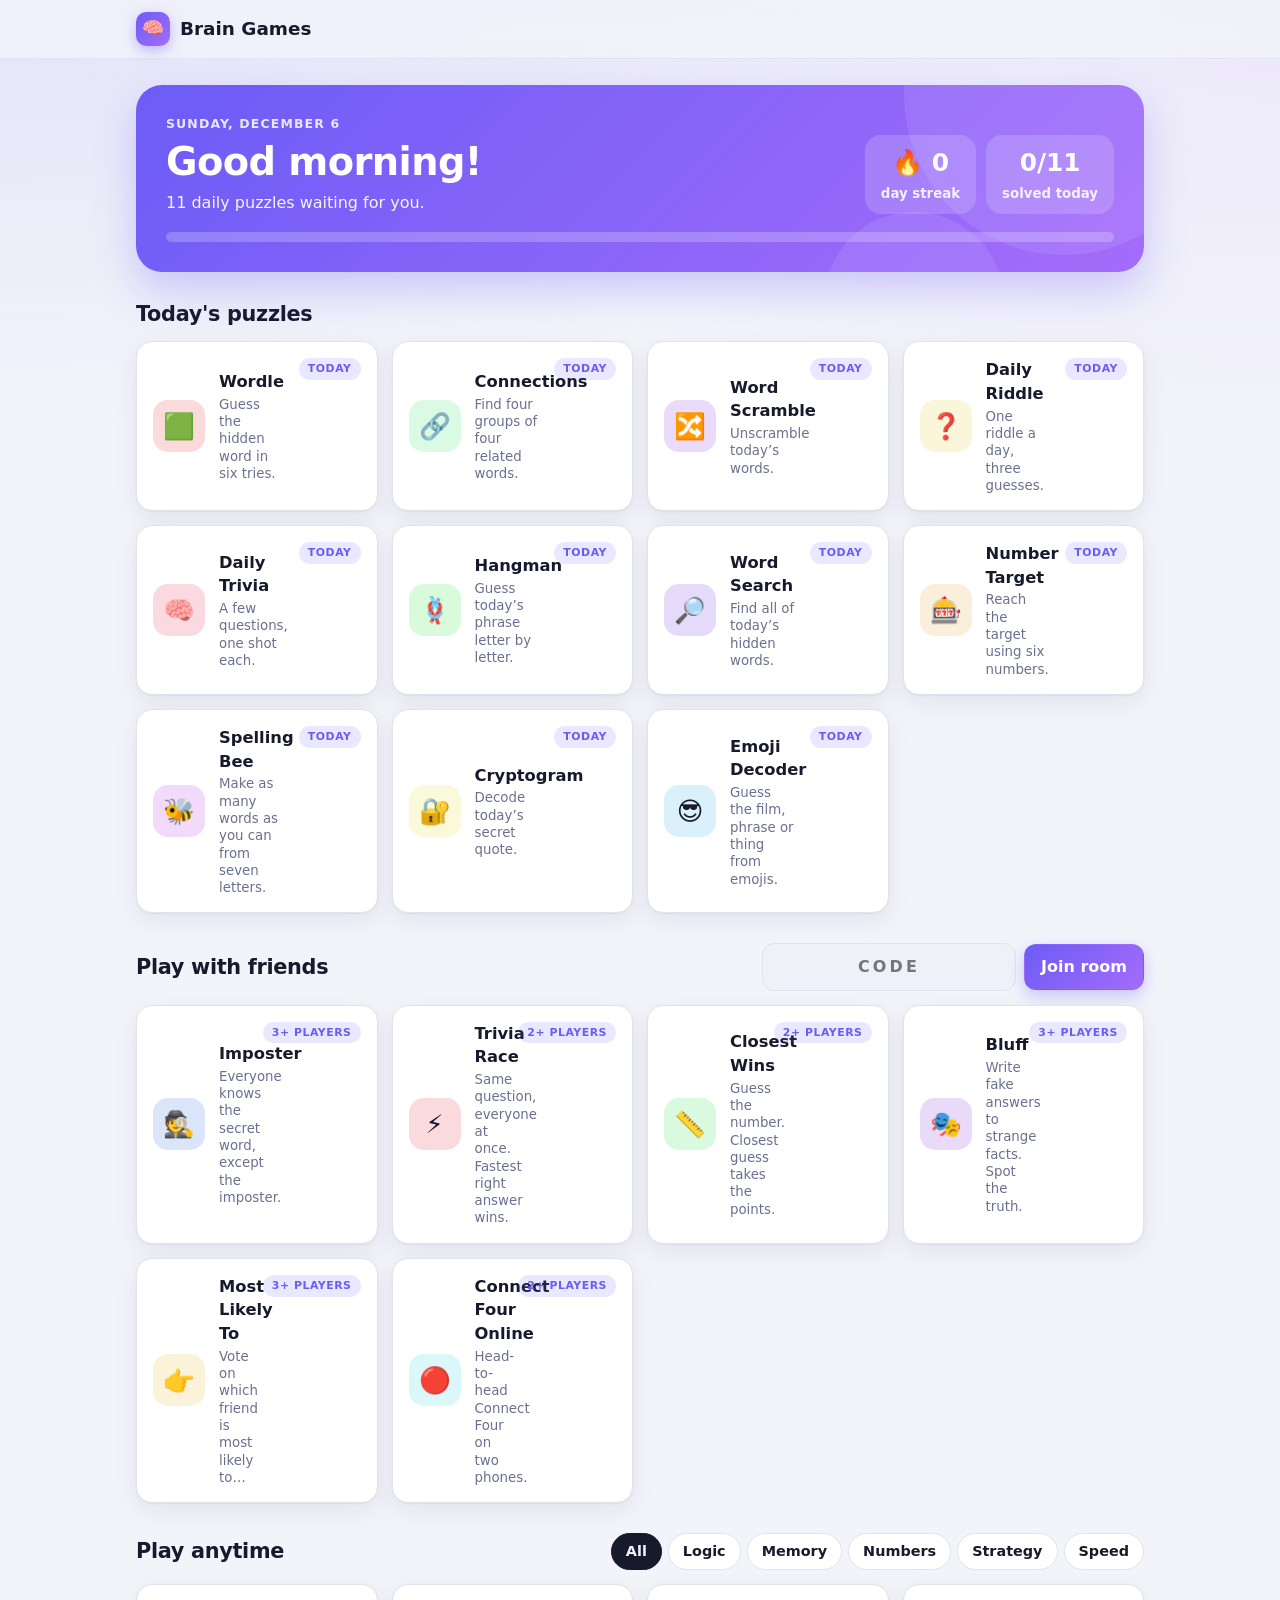
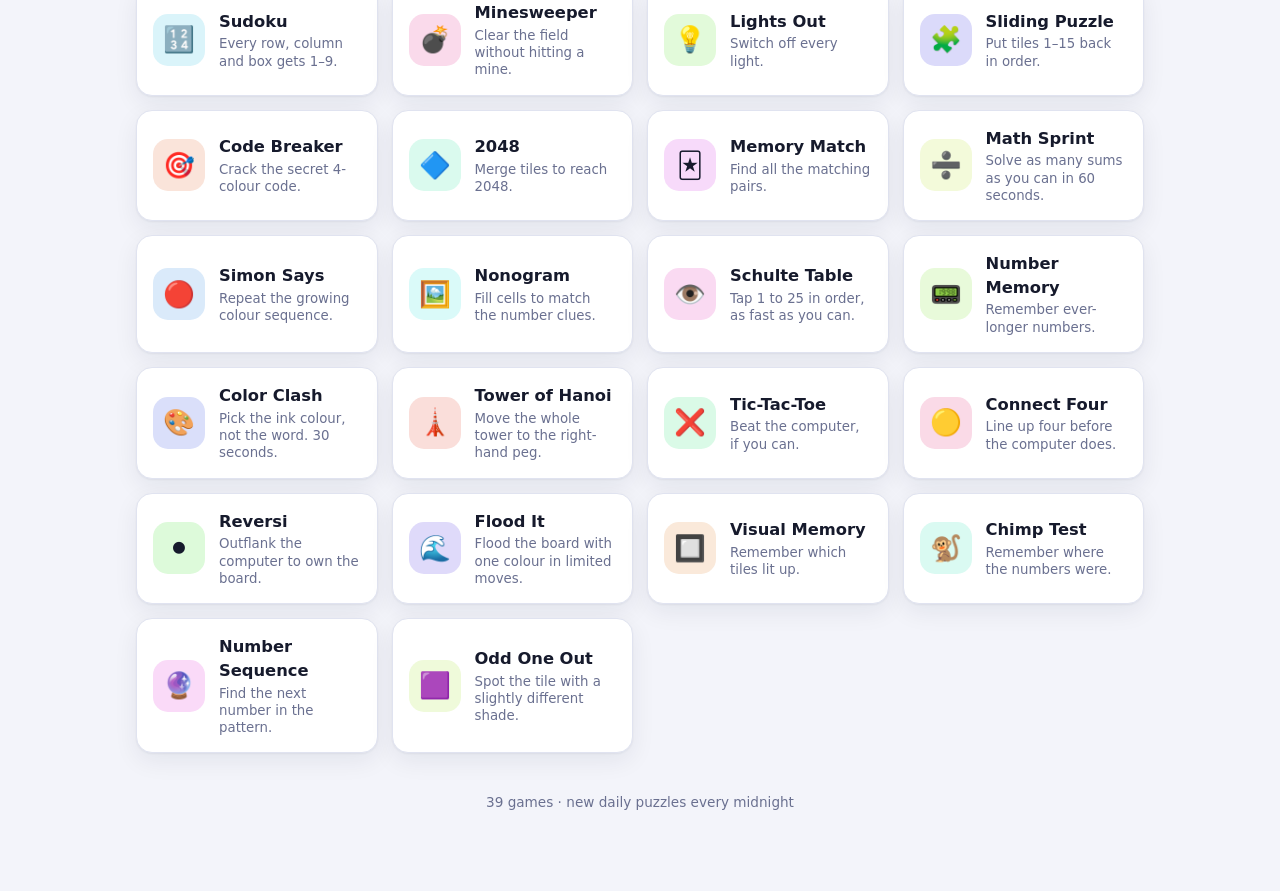
==== commit 9f91f3b8: "Add online multiplayer: Imposter + 5 party games Rooms with 4-letter codes and invite links; game ru" ====
--- a/sources/www/index.html
+++ b/sources/www/index.html
@@ -17,6 +17,7 @@
 <script src="js/games.js"></script>
 <script src="js/more.js"></script>
 <script src="js/extra.js"></script>
+<script src="js/mp.js"></script>
 <script>BG.start();</script>
 </body>
 </html>
--- a/sources/www/style.css
+++ b/sources/www/style.css
@@ -383,3 +383,63 @@
 #admin { max-width: 800px; }
 .key.correct { background: var(--good); color: #fff; } .key.present { background: var(--warn); color: #fff; } .key.absent { background: var(--tile-off); color: #fff; }
 @media (max-width: 420px) { .key { height: 50px; } .kb { gap: 6px; } .stage { padding-top: 14px; } }
+
+/* ---------- multiplayer ---------- */
+.join-row { display: flex; gap: 8px; align-items: center; }
+.join-row.wide { width: 100%; }
+.join-row input { flex: 1; width: auto; min-width: 0; }
+.code-input { width: 110px; flex: none !important; text-align: center; font-weight: 800; letter-spacing: .2em; text-transform: uppercase; }
+.mp-entry { display: flex; flex-direction: column; align-items: center; gap: 12px; width: 100%; max-width: 380px; margin: 0 auto; text-align: center; }
+.mp-entry label, .mp-entry > button { width: 100%; }
+.or { color: var(--muted); font-size: .9rem; display: flex; align-items: center; gap: 10px; width: 100%; }
+.or::before, .or::after { content: ""; flex: 1; height: 1px; background: var(--line); }
+.mp-head { width: 100%; display: flex; gap: 10px; align-items: center; padding-bottom: 12px; border-bottom: 1px solid var(--line); }
+.mp-code { flex: none; display: flex; flex-direction: column; align-items: center; padding: 6px 12px; line-height: 1.1; }
+.mp-code small { font-size: .62rem; letter-spacing: .12em; color: var(--muted); } .mp-code b { font-size: 1.15rem; letter-spacing: .12em; }
+.mp-players { display: flex; flex-wrap: wrap; gap: 6px; }
+.mp-player { display: inline-flex; gap: 6px; align-items: center; padding: 4px 10px; border-radius: 99px; background: var(--surface-2); font-size: .85rem; font-weight: 650; }
+.mp-player b { color: var(--accent); }
+.mp-player.me { box-shadow: inset 0 0 0 1.5px var(--accent); }
+.mp-player.away { opacity: .45; }
+.mp-body { width: 100%; display: flex; flex-direction: column; align-items: center; gap: 14px; text-align: center; }
+.mp-body h2 { margin: 0; }
+.mp-foot { padding-top: 12px; border-top: 1px solid var(--line); width: 100%; }
+.mp-foot button { font-size: .85rem; padding: 7px 12px; }
+.code-big { letter-spacing: .15em; color: var(--fg); }
+.mp-roster { display: flex; flex-wrap: wrap; gap: 8px; justify-content: center; }
+.mp-roster-item { display: flex; align-items: center; gap: 8px; padding: 6px 14px 6px 6px; border-radius: 99px; background: var(--surface-2); font-weight: 700; animation: pop .3s; }
+.avatar { width: 30px; height: 30px; border-radius: 50%; display: grid; place-items: center; flex: none; font-weight: 800; color: #fff; background: hsl(var(--hue) 65% 55%); }
+.role-card { width: 100%; min-height: 150px; display: flex; flex-direction: column; align-items: center; justify-content: center; gap: 6px; border: none; border-radius: 20px; color: #fff; }
+.role-card b { font-size: 2rem; letter-spacing: .02em; } .role-card small, .role-card span { opacity: .9; font-weight: 600; }
+.role-card.hidden { background: repeating-linear-gradient(45deg, var(--surface-2) 0 14px, color-mix(in srgb, var(--accent) 12%, var(--surface-2)) 14px 28px); color: var(--fg); }
+.role-card.hidden b { font-size: 1.2rem; }
+.role-card.crew { background: linear-gradient(135deg, #2f9e6a, #42c08a); }
+.role-card.imposter { background: linear-gradient(135deg, #c2364a, #ef5b5b); }
+.mp-list { width: 100%; display: grid; gap: 6px; }
+.mp-row { display: flex; flex-wrap: wrap; gap: 4px 12px; align-items: baseline; justify-content: space-between; padding: 10px 14px; border-radius: 12px; background: var(--surface-2); text-align: left; }
+.mp-row small { width: 100%; color: var(--muted); }
+.mp-row.truth { background: color-mix(in srgb, var(--good) 18%, var(--surface)); box-shadow: inset 0 0 0 1.5px var(--good); }
+.mp-row .pts { color: var(--good); font-weight: 800; }
+.mp-vote { width: 100%; display: grid; grid-template-columns: repeat(auto-fill, minmax(140px, 1fr)); gap: 8px; }
+.mp-vote button { padding: 14px; }
+.mp-qhead { width: 100%; display: flex; justify-content: space-between; align-items: center; color: var(--muted); font-weight: 700; }
+.mp-timer { min-width: 52px; padding: 4px 10px; border-radius: 99px; background: var(--surface-2); color: var(--fg); font-variant-numeric: tabular-nums; }
+.mp-timer.low { background: var(--bad); color: #fff; }
+.tv-opts button.chosen { box-shadow: inset 0 0 0 2px var(--accent); background: color-mix(in srgb, var(--accent) 12%, var(--surface)); }
+.tv-opts button { display: flex; justify-content: space-between; align-items: center; gap: 10px; }
+.opt-count { opacity: .8; font-weight: 700; }
+.unit { display: block; margin-top: 6px; font-size: .85rem; color: var(--muted); font-weight: 600; }
+.answer-big { display: flex; flex-direction: column; align-items: center; } .answer-big b { font-size: 2.4rem; } .answer-big small, .answer-big span { color: var(--muted); font-weight: 650; }
+.mp-board { width: 100%; max-width: 420px; display: grid; gap: 6px; }
+.mp-board-row { display: grid; grid-template-columns: 34px 30px 1fr auto; align-items: center; gap: 10px; padding: 8px 14px 8px 8px; border-radius: 12px; background: var(--surface-2); text-align: left; }
+.mp-board-row.me { box-shadow: inset 0 0 0 1.5px var(--accent); }
+.mp-board-row .rank { text-align: center; font-weight: 800; }
+.bars { width: 100%; display: grid; gap: 8px; }
+.bar-row { display: grid; grid-template-columns: minmax(70px, auto) 1fr 28px; gap: 10px; align-items: center; text-align: left; font-weight: 650; }
+.bar-track { height: 14px; border-radius: 99px; background: var(--surface-2); overflow: hidden; }
+.bar-track i { display: block; height: 100%; border-radius: inherit; background: linear-gradient(90deg, var(--accent), var(--accent-2)); }
+.c4-players { display: flex; gap: 10px; align-items: center; }
+.c4-tag { padding: 5px 12px; border-radius: 99px; font-weight: 750; color: #1d2030; }
+.c4-tag.p1 { background: #ff8a80; } .c4-tag.p2 { background: #fff59d; }
+.c4-grid.live .c4-cell { cursor: pointer; }
+.c4-cell.win { box-shadow: 0 0 0 3px #fff, 0 0 16px #fff; }
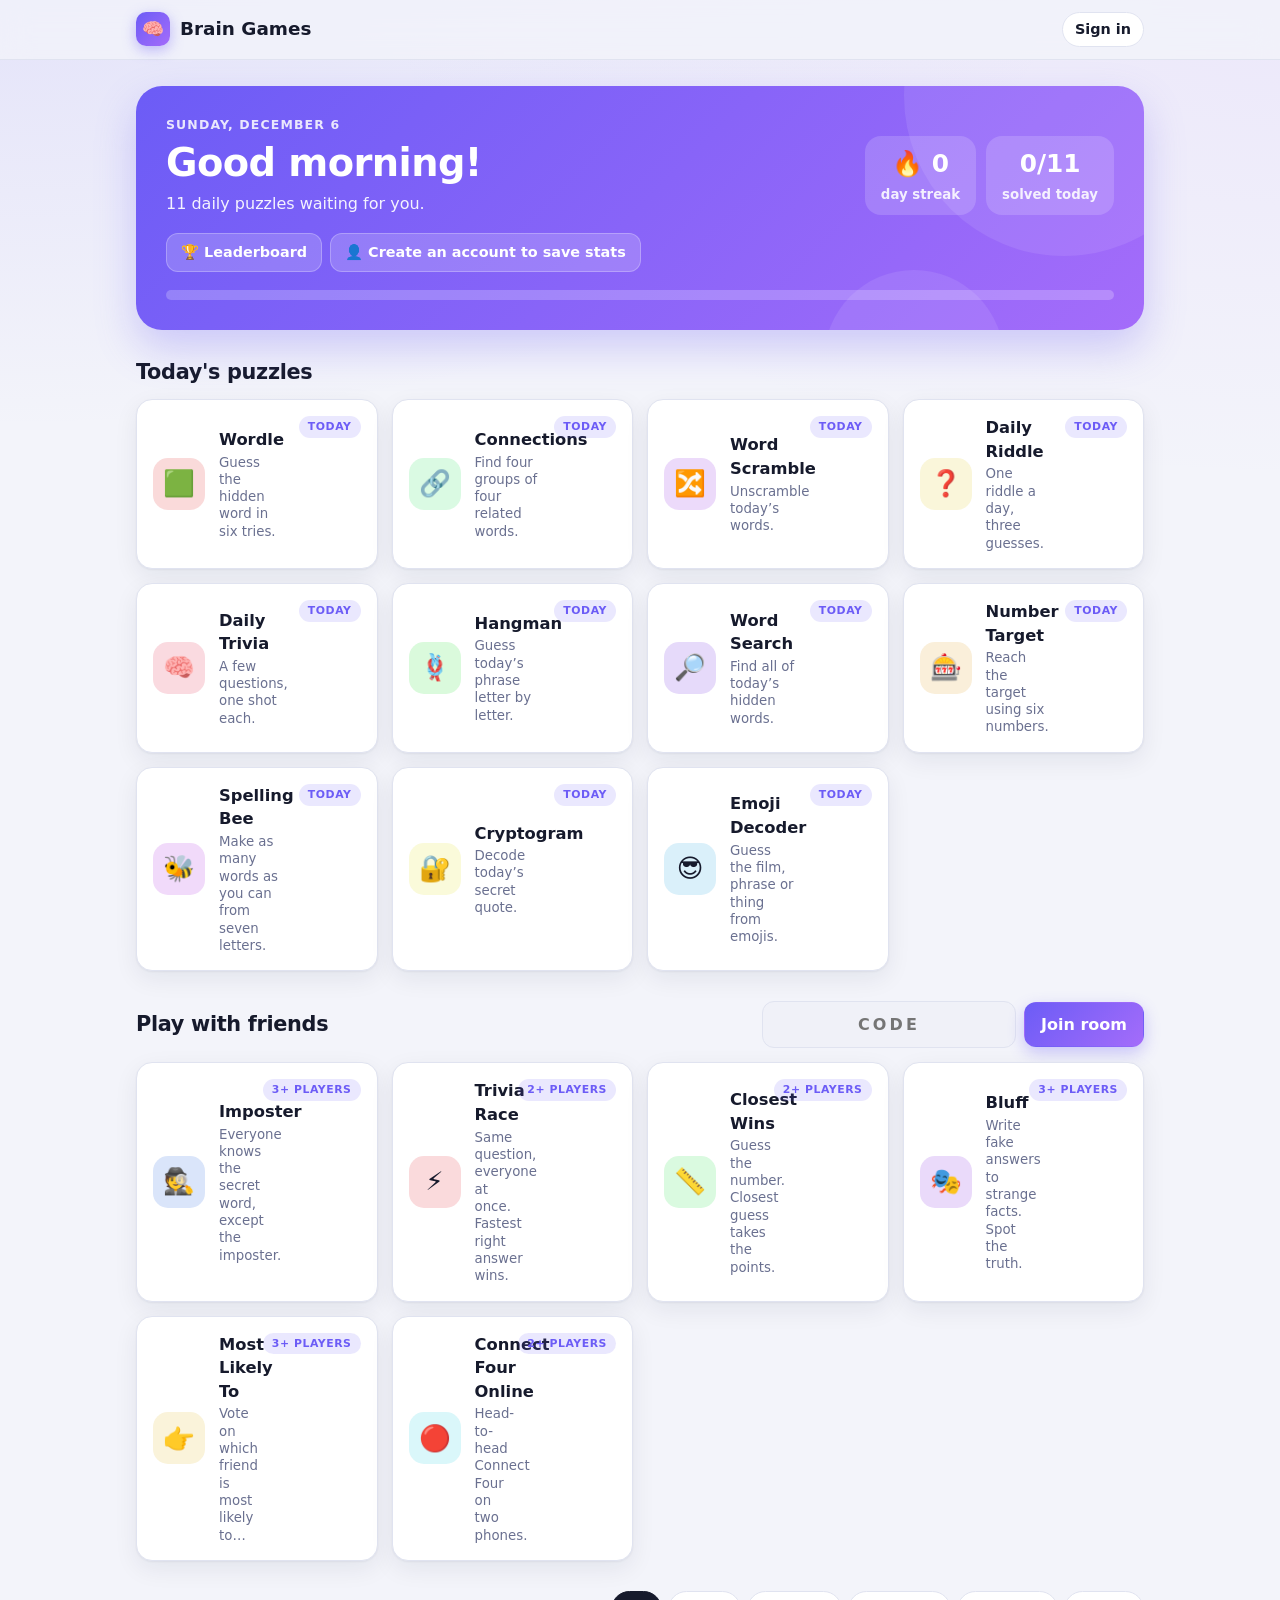
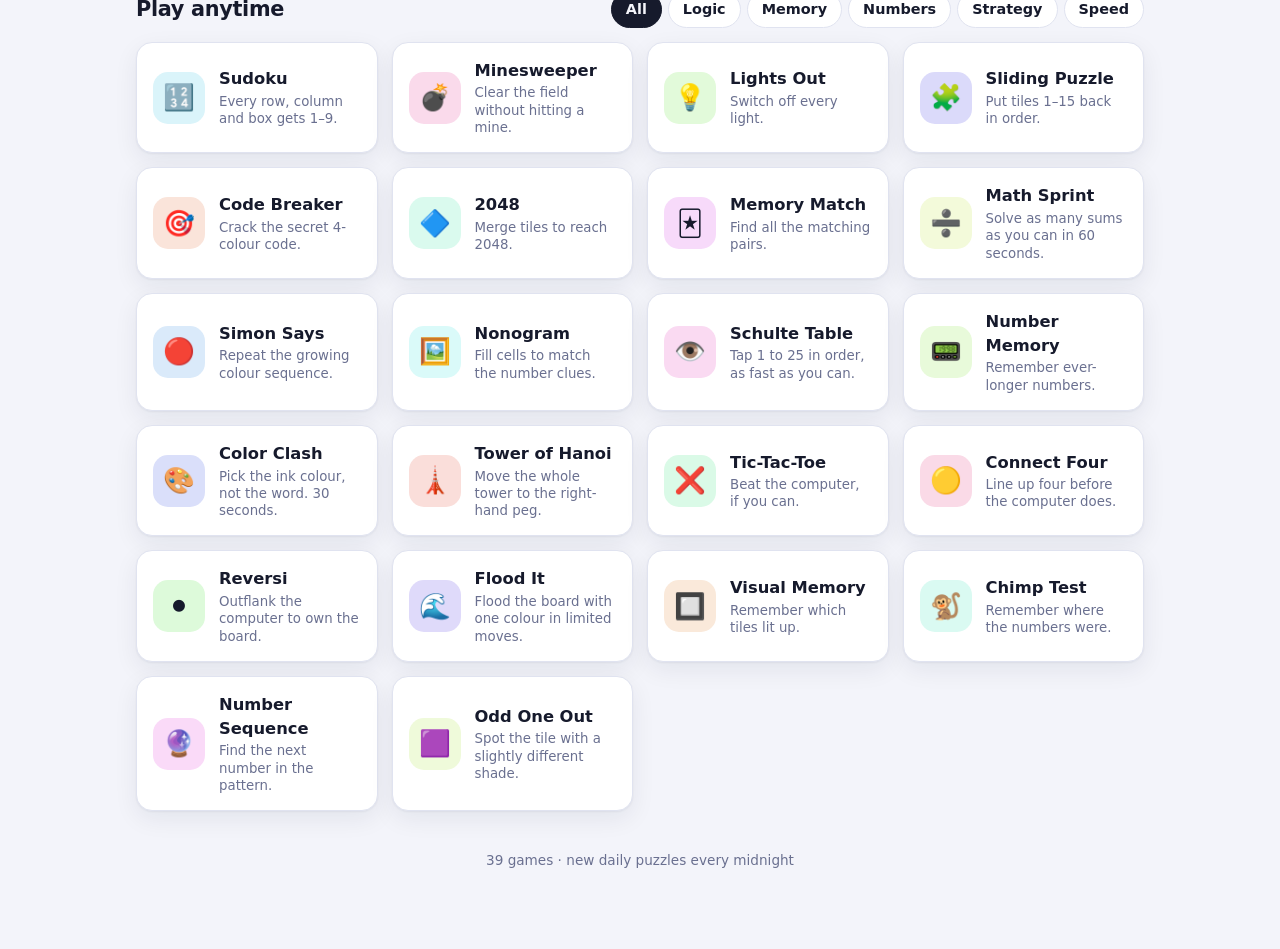
==== commit 538b7e1e: "Add player accounts, saved stats and a global top-100 leaderboard - Sign up / sign in (PBKDF2 passwo" ====
--- a/sources/www/index.html
+++ b/sources/www/index.html
@@ -10,7 +10,7 @@
 <link rel="stylesheet" href="style.css">
 </head>
 <body>
-<header class="top"><a href="#/" class="logo"><span class="logo-mark">🧠</span>Brain Games</a><span id="streak" class="chip" hidden></span></header>
+<header class="top"><a href="#/" class="logo"><span class="logo-mark">🧠</span>Brain Games</a><div class="top-right"><span id="streak" class="chip" hidden></span><span id="user"></span></div></header>
 <main id="app"></main>
 <script src="js/app.js"></script>
 <script src="js/daily.js"></script>
--- a/sources/www/style.css
+++ b/sources/www/style.css
@@ -443,3 +443,41 @@
 .c4-tag.p1 { background: #ff8a80; } .c4-tag.p2 { background: #fff59d; }
 .c4-grid.live .c4-cell { cursor: pointer; }
 .c4-cell.win { box-shadow: 0 0 0 3px #fff, 0 0 16px #fff; }
+.set-box { width: 100%; padding: 14px; border-radius: 16px; background: var(--surface-2); text-align: left; }
+.set-box h3, .set-box summary { margin: 0 0 10px; font-size: 1rem; font-weight: 750; cursor: pointer; }
+details.set-box:not([open]) summary { margin: 0; }
+.mp-settings { display: grid; gap: 12px; }
+.set-row { display: grid; gap: 6px; }
+.set-label { display: flex; align-items: center; justify-content: space-between; font-size: .85rem; font-weight: 700; color: var(--muted); }
+.set-all { padding: 2px 10px; font-size: .75rem; border-radius: 99px; }
+.seg { display: flex; flex-wrap: wrap; gap: 4px; padding: 4px; border-radius: 12px; background: var(--surface); border: 1px solid var(--line); }
+.seg button { flex: 1 1 auto; padding: 8px 10px; border: none; border-radius: 9px; background: transparent; font-size: .88rem; }
+.seg.multi button { flex: 0 1 auto; }
+.seg button.on { background: var(--accent); color: #fff; box-shadow: 0 2px 8px color-mix(in srgb, var(--accent) 35%, transparent); }
+.seg button:disabled { opacity: 1; cursor: default; }
+.seg button:disabled:not(.on) { opacity: .55; }
+.bar-row .voters { grid-column: 1 / -1; color: var(--muted); font-size: .8rem; margin-top: -4px; }
+
+/* ---------- accounts & leaderboard ---------- */
+.top-right { display: flex; gap: 8px; align-items: center; }
+.user-chip { display: inline-flex; align-items: center; gap: 6px; padding: 4px 12px 4px 4px; color: var(--fg); text-decoration: none; }
+.avatar.sm { width: 26px; height: 26px; font-size: .8rem; }
+.auth-form { display: flex; flex-direction: column; gap: 10px; text-align: left; }
+.auth-form .err:empty { display: none; }
+.linkish { border: none; background: none; color: var(--accent); font-weight: 650; padding: 6px; }
+.hero-actions { grid-column: 1 / -1; display: flex; flex-wrap: wrap; gap: 8px; }
+.hero-btn { background: rgb(255 255 255 / .18); border-color: rgb(255 255 255 / .25); color: #fff; padding: 8px 14px; font-size: .9rem; }
+.lb { width: 100%; display: grid; gap: 4px; }
+.lb-row { display: grid; grid-template-columns: 42px 1fr 44px 80px; align-items: center; gap: 8px; padding: 9px 12px; border-radius: 12px; background: var(--surface-2); }
+.lb-row.lb-head { background: none; color: var(--muted); font-size: .8rem; font-weight: 750; text-transform: uppercase; letter-spacing: .05em; padding-top: 0; padding-bottom: 2px; }
+.lb-row > :nth-child(3), .lb-row > :nth-child(4) { text-align: right; }
+.lb-row.me { box-shadow: inset 0 0 0 2px var(--accent); background: color-mix(in srgb, var(--accent) 10%, var(--surface)); }
+.lb-row .rank { font-weight: 800; text-align: center; }
+.lb-name { display: flex; align-items: center; gap: 8px; min-width: 0; font-weight: 700; }
+.lb-name span:last-child { overflow: hidden; text-overflow: ellipsis; white-space: nowrap; }
+.lb-me, .lb-cta { width: 100%; margin-bottom: 14px; padding: 12px 16px; border-radius: 14px; font-weight: 700; text-align: center;
+  background: color-mix(in srgb, var(--accent) 12%, var(--surface)); }
+.lb-cta { display: flex; gap: 10px; align-items: center; justify-content: space-between; flex-wrap: wrap; text-align: left; }
+.small { font-size: .82rem; margin-top: 14px; text-align: center; }
+.stat-grid { width: 100%; display: grid; grid-template-columns: repeat(auto-fill, minmax(120px, 1fr)); gap: 10px; }
+.stat-grid .stat-box { text-align: center; }
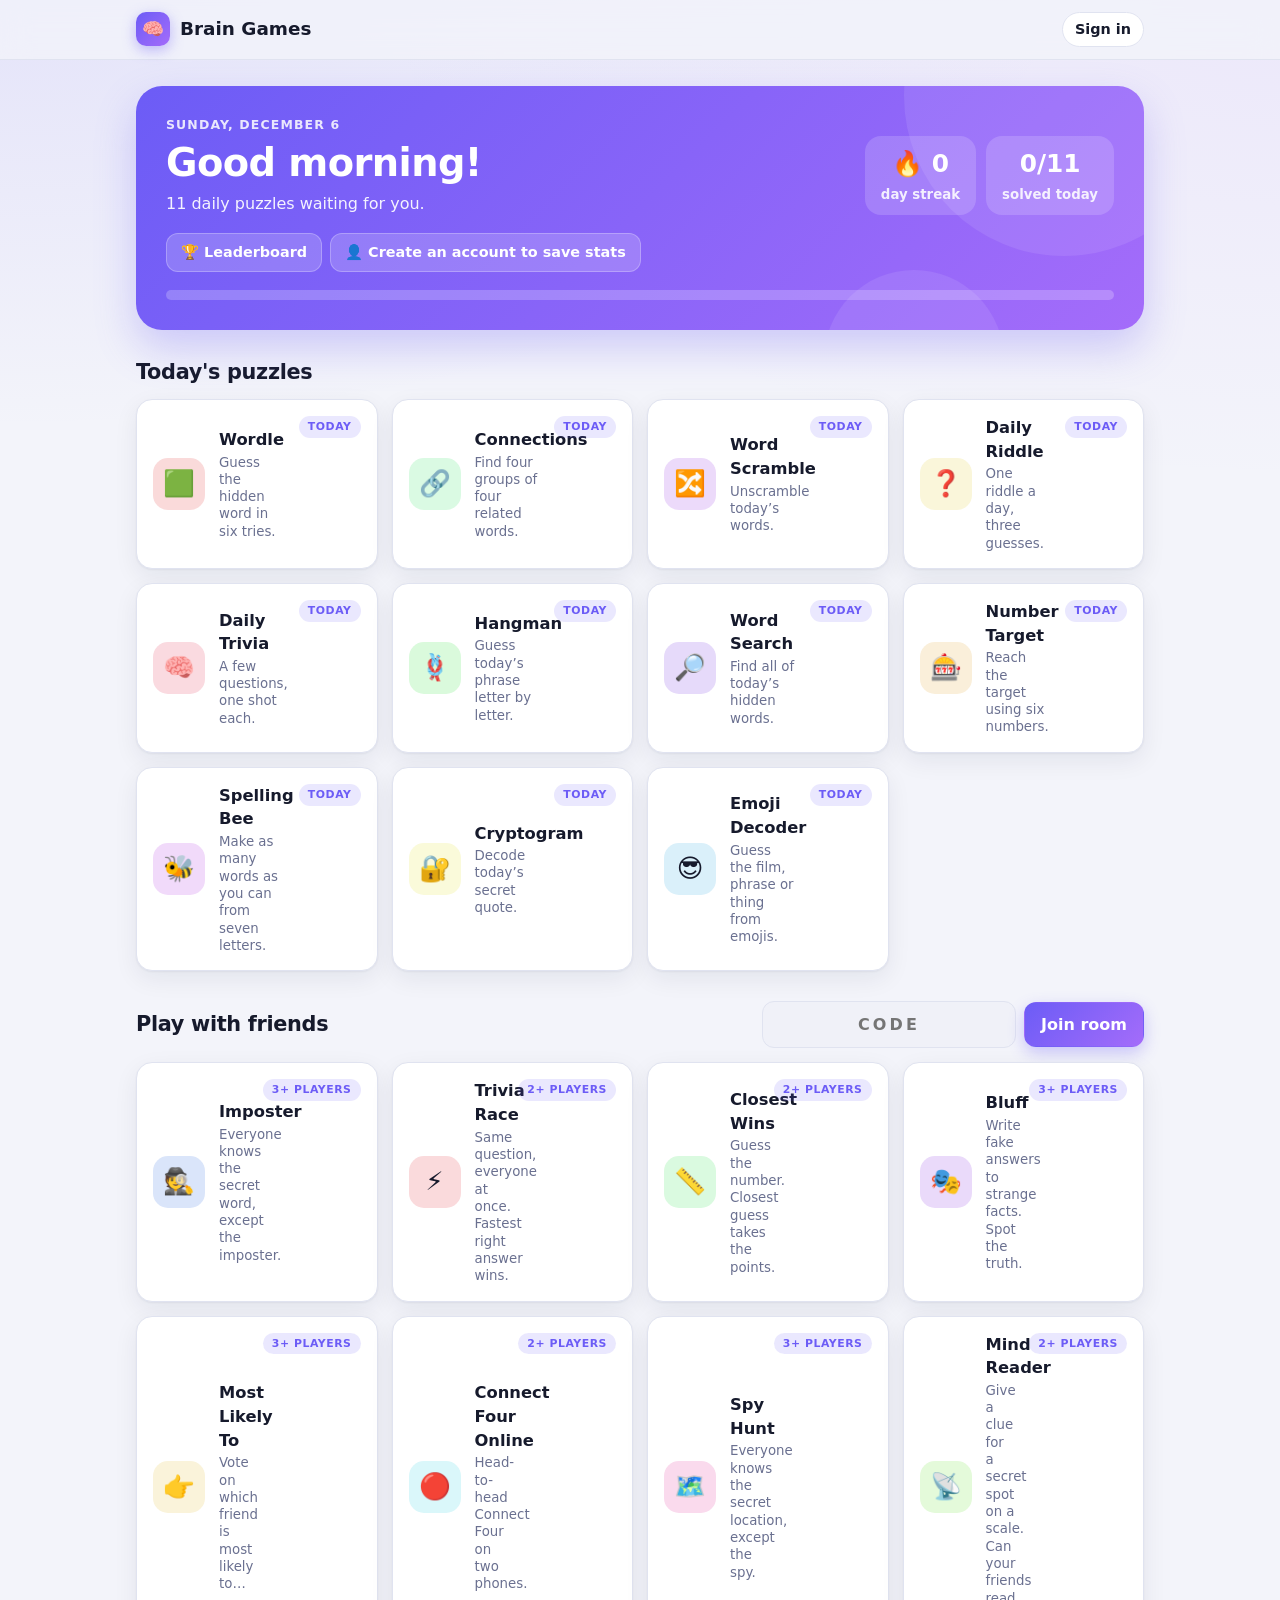
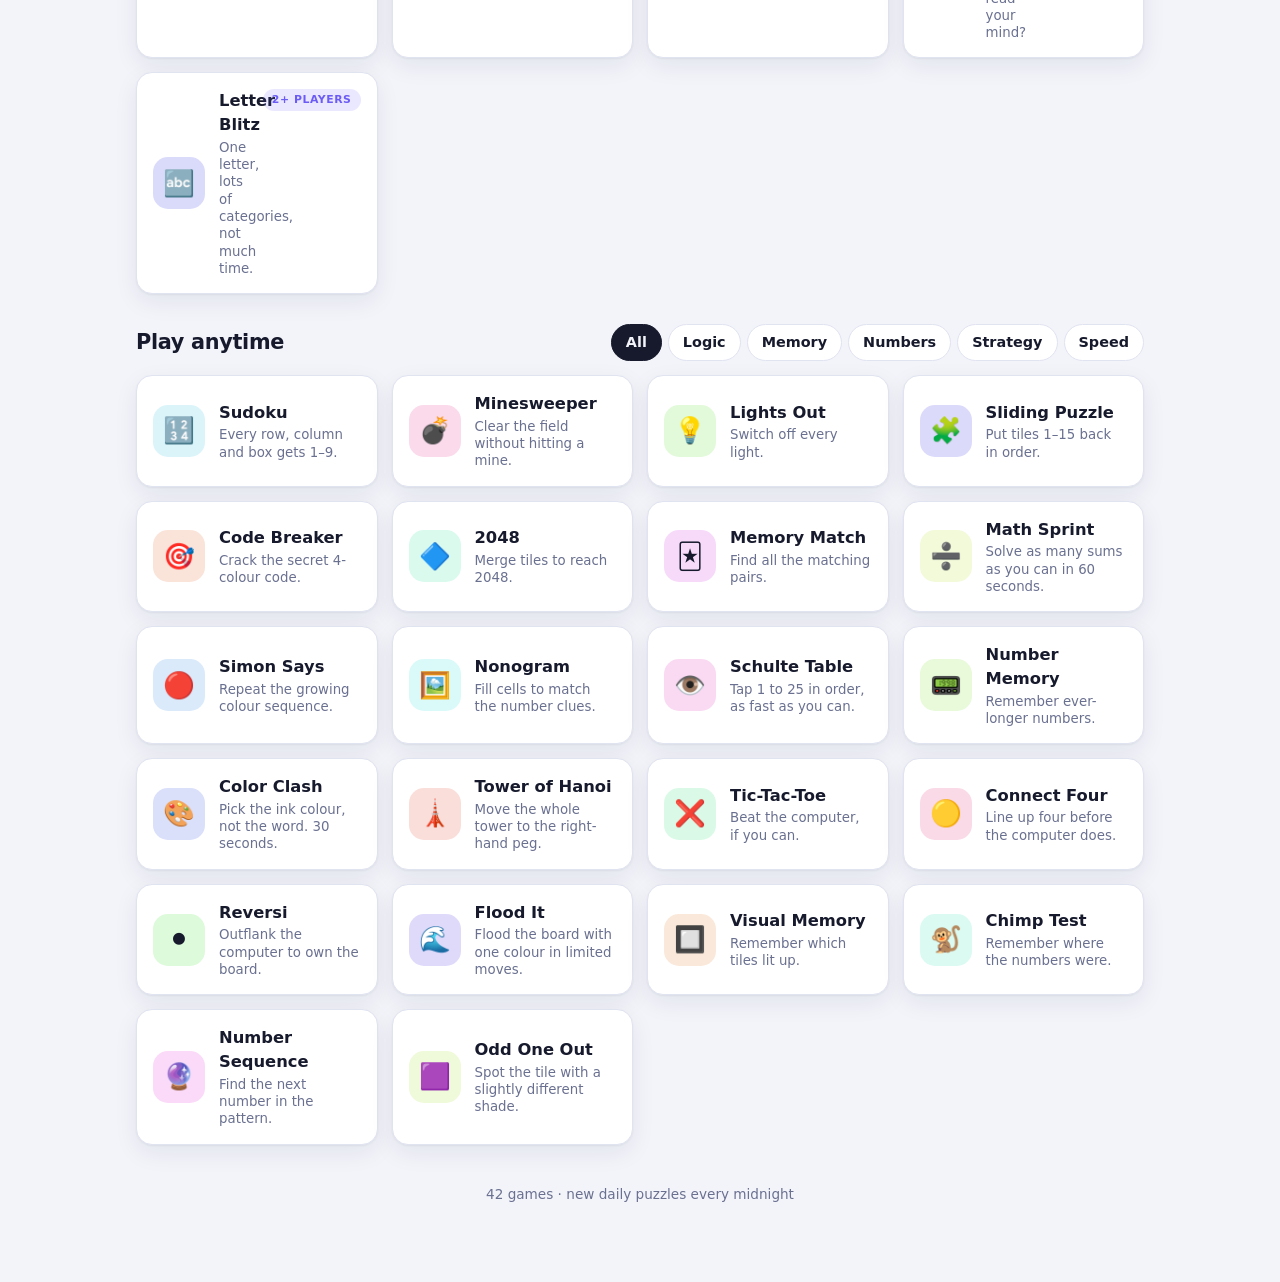
==== commit d98660b4: "Fix blank admin page after upgrades (stale cached scripts) Static files now send Cache-Control: no-c" ====
--- a/sources/www/index.html
+++ b/sources/www/index.html
@@ -7,17 +7,17 @@
 <meta name="apple-mobile-web-app-capable" content="yes">
 <title>Brain Games</title>
 <link rel="icon" href="data:image/svg+xml,<svg xmlns='http://www.w3.org/2000/svg' viewBox='0 0 100 100'><text y='.9em' font-size='90'>🧠</text></svg>">
-<link rel="stylesheet" href="style.css">
+<link rel="stylesheet" href="style.css?v=202611111906">
 </head>
 <body>
 <header class="top"><a href="#/" class="logo"><span class="logo-mark">🧠</span>Brain Games</a><div class="top-right"><span id="streak" class="chip" hidden></span><span id="user"></span></div></header>
 <main id="app"></main>
-<script src="js/app.js"></script>
-<script src="js/daily.js"></script>
-<script src="js/games.js"></script>
-<script src="js/more.js"></script>
-<script src="js/extra.js"></script>
-<script src="js/mp.js"></script>
+<script src="js/app.js?v=202611111906"></script>
+<script src="js/daily.js?v=202611111906"></script>
+<script src="js/games.js?v=202611111906"></script>
+<script src="js/more.js?v=202611111906"></script>
+<script src="js/extra.js?v=202611111906"></script>
+<script src="js/mp.js?v=202611111906"></script>
 <script>BG.start();</script>
 </body>
 </html>
--- a/sources/www/style.css
+++ b/sources/www/style.css
@@ -481,3 +481,50 @@
 .small { font-size: .82rem; margin-top: 14px; text-align: center; }
 .stat-grid { width: 100%; display: grid; grid-template-columns: repeat(auto-fill, minmax(120px, 1fr)); gap: 10px; }
 .stat-grid .stat-box { text-align: center; }
+
+/* ---------- staff tools ---------- */
+.table-wrap { width: 100%; overflow-x: auto; }
+.sched.players td { vertical-align: middle; }
+.sched tr.banned td { opacity: .6; }
+.sched select { font: inherit; padding: 6px 8px; border-radius: 8px; border: 1px solid var(--line); background: var(--surface-2); color: var(--fg); }
+.sched .actions { white-space: nowrap; }
+.sched .actions button { padding: 5px 10px; font-size: .82rem; margin: 2px; }
+.pill.bad { background: color-mix(in srgb, var(--bad) 18%, transparent); color: var(--bad); margin-left: 6px; }
+.cheat-box { width: 100%; padding: 10px 14px; border-radius: 12px; font-weight: 750; text-align: left;
+  background: repeating-linear-gradient(45deg, #1d2030 0 10px, #24283c 10px 20px); color: #9ff0b0; border: 1px dashed #9ff0b0; }
+.mp-foot .cheat-on { background: #1d2030; color: #9ff0b0; border-color: #9ff0b0; }
+
+/* ---------- site settings, banner, new online games ---------- */
+.site-banner { display: flex; align-items: center; justify-content: center; gap: 12px; flex-wrap: wrap; padding: 10px 48px 10px 16px; position: relative;
+  font-weight: 650; text-align: center; color: #fff; background: linear-gradient(90deg, var(--accent), var(--accent-2)); }
+.site-banner.success { background: linear-gradient(90deg, #2f9e6a, #42c08a); } .site-banner.warning { background: linear-gradient(90deg, #e0a91d, #f2c94c); color: #2a2100; }
+.site-banner.danger { background: linear-gradient(90deg, #c2364a, #ef5b5b); }
+.site-banner a { color: inherit; font-weight: 800; }
+.banner-x { position: absolute; right: 8px; top: 50%; transform: translateY(-50%); padding: 4px 9px; border: none; background: rgb(255 255 255 / .2); color: inherit; }
+.hero .tagline { opacity: .95; font-weight: 650; margin-bottom: 4px; }
+.site-form { display: grid; gap: 0; }
+.color-row { display: flex; gap: 14px; align-items: flex-end; flex-wrap: wrap; }
+.color-row input[type=color] { width: 64px; height: 40px; padding: 2px; }
+label.check { flex-direction: row; align-items: center; gap: 10px; color: var(--fg); font-size: 1rem; }
+label.check input { width: 20px; height: 20px; }
+.stats-grid { display: grid; grid-template-columns: repeat(auto-fill, minmax(170px, 1fr)); gap: 10px; }
+.sticky-save { position: sticky; bottom: 12px; justify-content: flex-end; }
+select { font: inherit; color: inherit; padding: 10px 12px; border-radius: 12px; border: 1.5px solid var(--line); background: var(--surface-2); }
+.spy-select { flex: 1; min-width: 0; }
+.loc-list { display: flex; flex-wrap: wrap; gap: 6px; margin-top: 8px; }
+.loc-list span { padding: 3px 10px; border-radius: 99px; background: var(--surface); font-size: .85rem; font-weight: 600; }
+.mp-row.qa { flex-direction: column; align-items: flex-start; gap: 2px; }
+.spectrum { width: 100%; display: grid; gap: 8px; }
+.spec-ends { display: flex; justify-content: space-between; font-weight: 750; }
+.spec-track { position: relative; height: 44px; border-radius: 99px; background: linear-gradient(90deg, #4a90e2, #a46cfa, #ef5b5b); }
+.spec-mark { position: absolute; top: 50%; transform: translate(-50%, -50%); min-width: 30px; height: 30px; padding: 0 4px; border-radius: 99px; display: grid; place-items: center;
+  background: #fff; color: #1d2030; font-weight: 800; font-size: .8rem; box-shadow: 0 2px 6px rgb(0 0 0 / .3); }
+.spec-mark.target { background: #1d2030; color: #fff; font-size: 1rem; z-index: 1; }
+.spec-slider { width: 100%; height: 44px; accent-color: var(--accent); }
+.blitz-letter { width: 84px; height: 84px; display: grid; place-items: center; border-radius: 22px; font-size: 3rem; font-weight: 900; color: #fff;
+  background: linear-gradient(135deg, var(--accent), var(--accent-2)); box-shadow: 0 10px 24px color-mix(in srgb, var(--accent) 35%, transparent); }
+.blitz-list { width: 100%; display: grid; grid-template-columns: repeat(auto-fill, minmax(220px, 1fr)); gap: 10px; text-align: left; }
+.blitz-row { flex-direction: column; align-items: flex-start; }
+.blitz-answers { display: flex; flex-wrap: wrap; gap: 6px; }
+.blitz-a { padding: 3px 10px; border-radius: 99px; background: var(--surface); font-size: .88rem; }
+.blitz-a.p2 { background: color-mix(in srgb, var(--good) 22%, var(--surface)); } .blitz-a.p0 { opacity: .55; text-decoration: line-through; }
